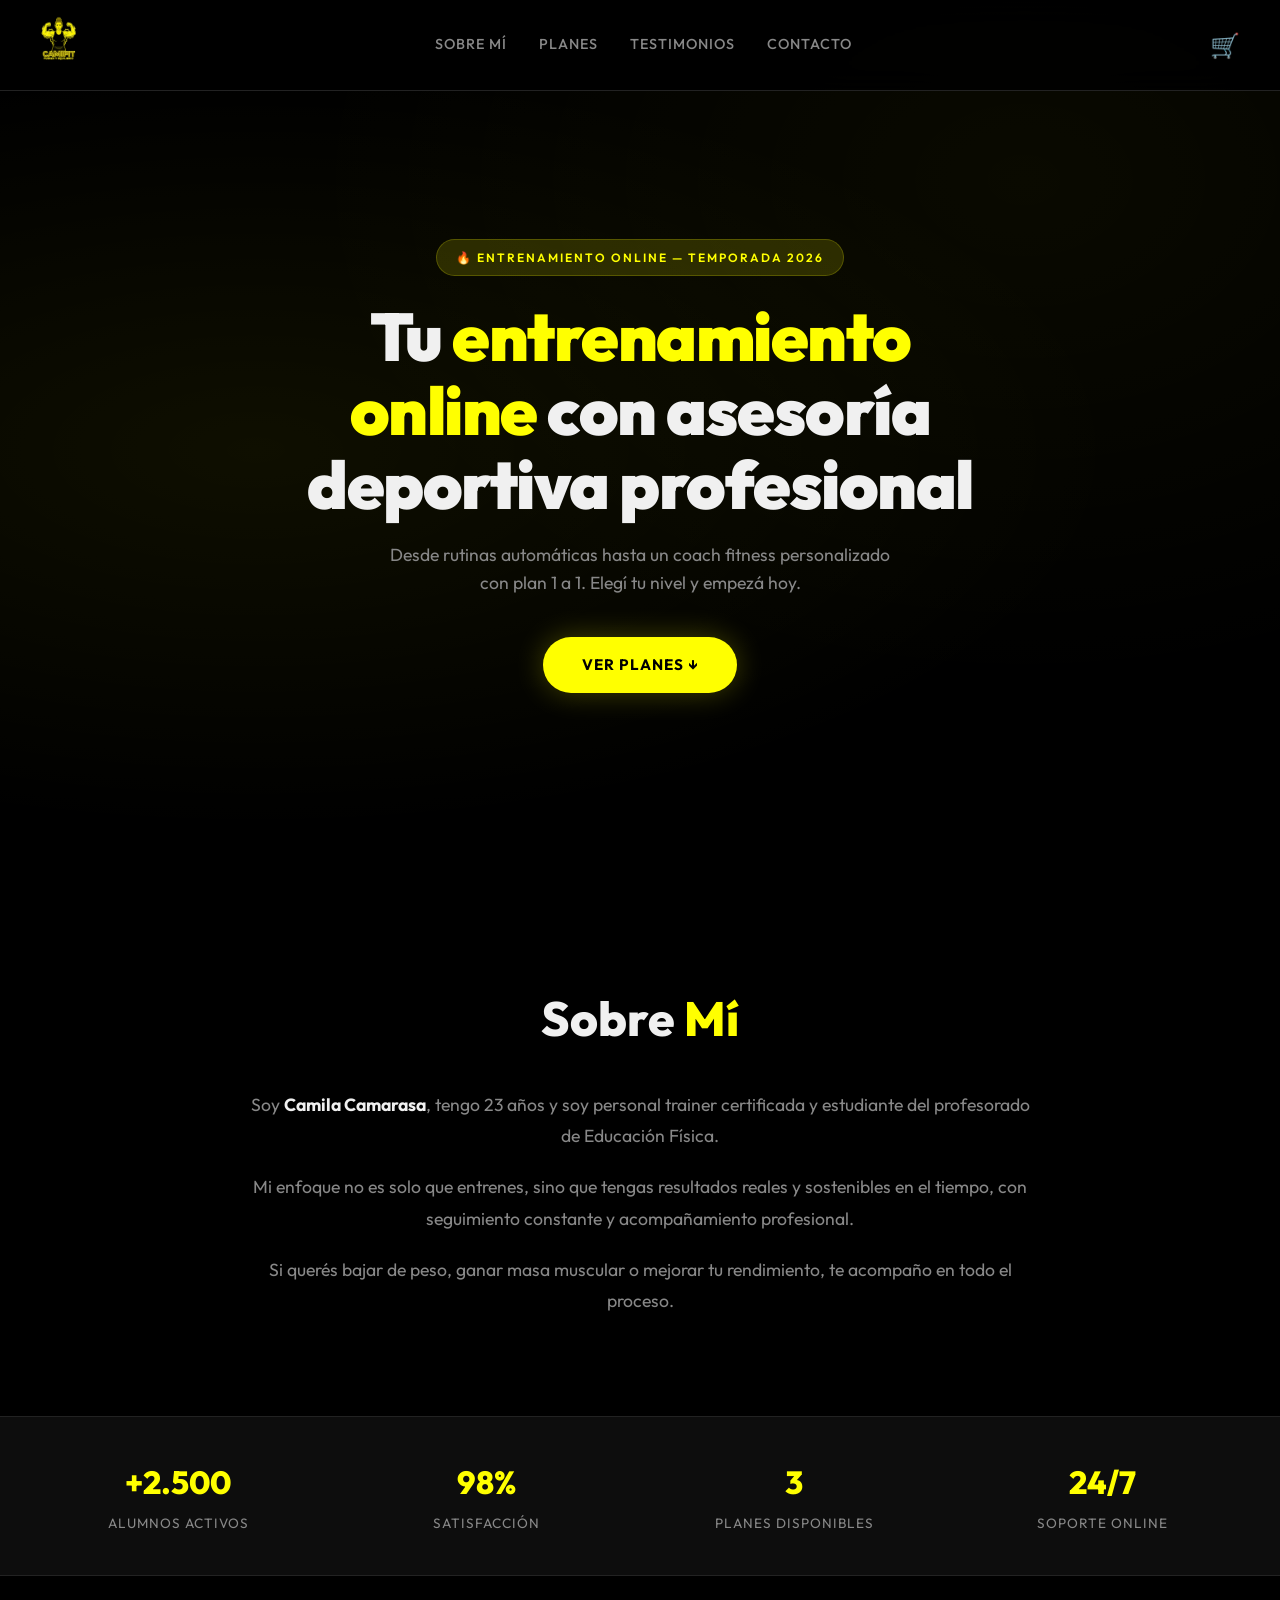
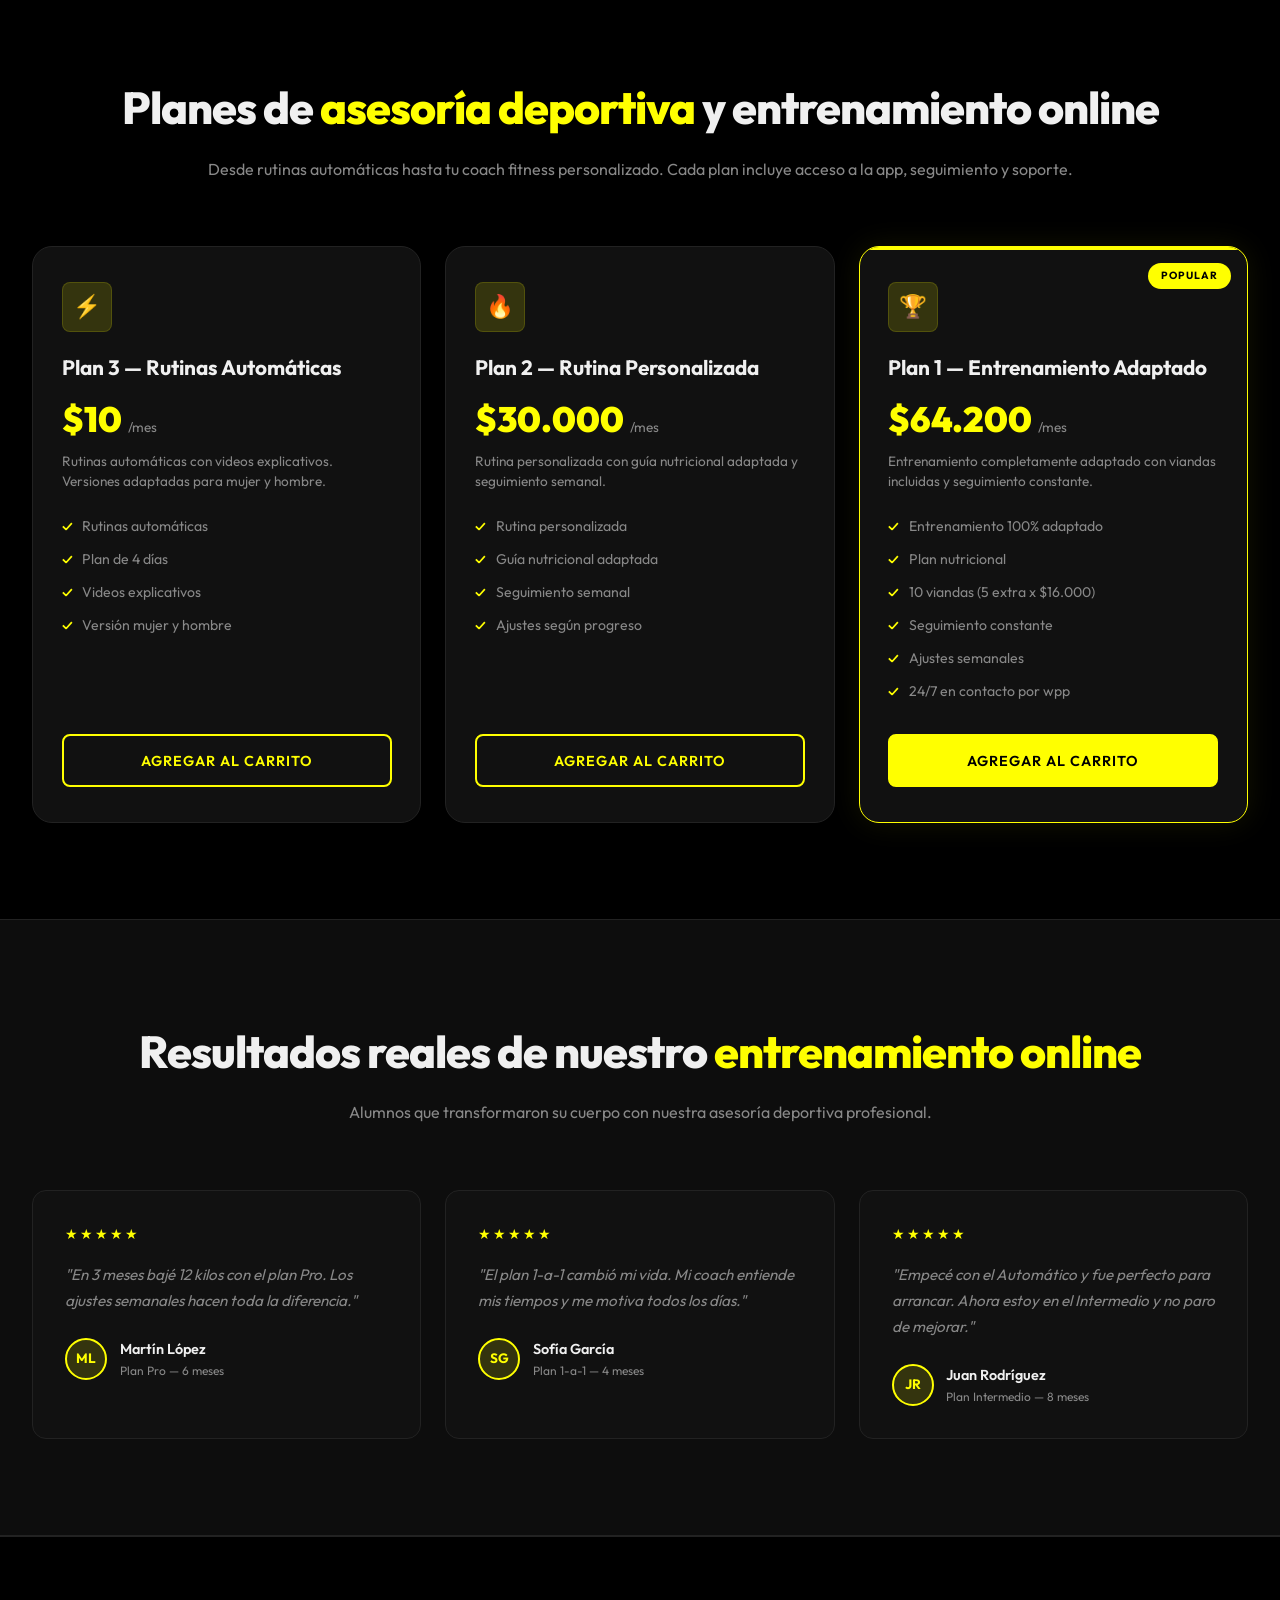
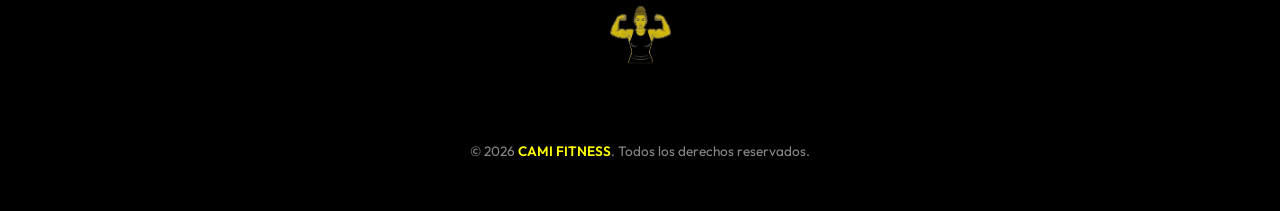
==== index.html @ 9bbbe231 "feat: integracion completa mercado pago y cloudflare" ====
<!DOCTYPE html>
<html lang="es">
<head>
  <meta charset="UTF-8">
  <meta name="viewport" content="width=device-width, initial-scale=1.0">
  <meta name="description" content="Entrenamiento online con asesoría deportiva profesional. Elegí entre rutinas automáticas, planes intermedios, entrenamiento Pro con nutrición, o tu coach fitness personalizado con plan 1 a 1. Transformá tu cuerpo hoy.">
  <meta name="keywords" content="entrenamiento online, asesoría deportiva, rutinas automáticas, coach fitness personalizado, plan 1 a 1, fitness Argentina, planes de entrenamiento">
  <meta name="author" content="CAMI FITNESS">
  <meta name="robots" content="index, follow">
  <!-- Open Graph -->
  <meta property="og:title" content="CAMI FITNESS — Entrenamiento Online y Asesoría Deportiva Personalizada">
  <meta property="og:description" content="Rutinas automáticas, planes con seguimiento y coach fitness personalizado con plan 1 a 1. Elegí tu nivel y empezá hoy.">
  <meta property="og:type" content="website">
  <meta property="og:locale" content="es_AR">
  <title>CAMI FITNESS — Entrenamiento Online | Asesoría Deportiva y Coach Fitness Personalizado</title>
  <link rel="icon" type="image/png" href="img/logo.png">
  <link rel="stylesheet" href="style.css">
  <!-- JSON-LD Structured Data -->
  <script type="application/ld+json">
  {
    "@context": "https://schema.org",
    "@type": "SportsActivityLocation",
    "name": "CAMI FITNESS",
    "description": "Plataforma de entrenamiento online con asesoría deportiva, rutinas automáticas y coach fitness personalizado.",
    "url": "https://camifitness.com",
    "hasOfferCatalog": {
      "@type": "OfferCatalog",
      "name": "Planes de Entrenamiento Online",
      "itemListElement": [
        { "@type": "Offer", "name": "Plan 3 — Rutinas Automáticas", "price": "12000", "priceCurrency": "ARS" },
        { "@type": "Offer", "name": "Plan 2 — Rutina Personalizada", "price": "30000", "priceCurrency": "ARS" },
        { "@type": "Offer", "name": "Plan 1 — Entrenamiento Adaptado", "price": "64200", "priceCurrency": "ARS" }
      ]
    }
  }
  </script>
</head>
<body>

  <!-- ========== NAVBAR ========== -->
  <nav class="navbar" id="navbar">
    <div class="navbar__inner">
      <a href="#" class="navbar__logo">
        <img src="img/Logocompleto.png" alt="Cami Fitness" style="height: 80px; width: auto;">
      </a>
      <div class="navbar__links">
        <a href="#sobre-mi">Sobre Mí</a>
        <a href="#planes">Planes</a>
        <a href="#testimonios">Testimonios</a>
        <a href="#contacto">Contacto</a>
      </div>
      <button class="navbar__cart-btn" id="cart-btn" aria-label="Abrir carrito">
        🛒
        <span class="navbar__cart-count" id="cart-count">0</span>
      </button>
      <button class="navbar__hamburger" id="hamburger-btn" aria-label="Menú">
        <span></span><span></span><span></span>
      </button>
    </div>
  </nav>

  <!-- ========== HERO ========== -->
  <section class="hero" id="hero">
    <div class="hero__content">
      <span class="hero__badge">🔥 Entrenamiento online — Temporada 2026</span>
      <h1 class="hero__title">Tu <span class="highlight">entrenamiento online</span> con asesoría deportiva profesional</h1>
      <p class="hero__subtitle">Desde rutinas automáticas hasta un coach fitness personalizado con plan 1 a 1. Elegí tu nivel y empezá hoy.</p>
      <a href="#planes" class="hero__cta">Ver planes ↓</a>
    </div>
  </section>

  <!-- ========== ABOUT ME ========== -->
  <section class="about" id="sobre-mi">
    <div class="about__inner">
      <div class="about__text animate-on-scroll">
        <h2>Sobre <span class="highlight">Mí</span></h2>
        <p>Soy <strong>Camila Camarasa</strong>, tengo 23 años y soy personal trainer certificada y estudiante del profesorado de Educación Física.</p>
        <p>Mi enfoque no es solo que entrenes, sino que tengas resultados reales y sostenibles en el tiempo, con seguimiento constante y acompañamiento profesional.</p>
        <p>Si querés bajar de peso, ganar masa muscular o mejorar tu rendimiento, te acompaño en todo el proceso.</p>
      </div>
    </div>
  </section>

  <!-- ========== STATS ========== -->
  <section class="stats">
    <div class="stats__inner">
      <div class="stats__item animate-on-scroll">
        <h3>+2.500</h3>
        <p>Alumnos activos</p>
      </div>
      <div class="stats__item animate-on-scroll">
        <h3>98%</h3>
        <p>Satisfacción</p>
      </div>
      <div class="stats__item animate-on-scroll">
        <h3>3</h3>
        <p>Planes disponibles</p>
      </div>
      <div class="stats__item animate-on-scroll">
        <h3>24/7</h3>
        <p>Soporte online</p>
      </div>
    </div>
  </section>

  <!-- ========== PLANES / CATÁLOGO ========== -->
  <section class="plans" id="planes">
    <div class="section-header">
      <h2>Planes de <span class="highlight">asesoría deportiva</span> y entrenamiento online</h2>
      <p>Desde rutinas automáticas hasta tu coach fitness personalizado. Cada plan incluye acceso a la app, seguimiento y soporte.</p>
    </div>

    <div class="plans__grid">

      <!-- Plan 3 -->
      <div class="plan-card animate-on-scroll">
        <div class="plan-card__icon">⚡</div>
        <h3 class="plan-card__name">Plan 3 — Rutinas Automáticas</h3>
        <div class="plan-card__price">$10 <small>/mes</small></div>
        <p class="plan-card__desc">Rutinas automáticas con videos explicativos. Versiones adaptadas para mujer y hombre.</p>
        <ul class="plan-card__features">
          <li>Rutinas automáticas</li>
          <li>Plan de 4 días</li>
          <li>Videos explicativos</li>
          <li>Versión mujer y hombre</li>
        </ul>
        <button class="plan-card__btn" data-plan-id="plan-3">Agregar al carrito</button>
      </div>

      <!-- Plan 2 -->
      <div class="plan-card animate-on-scroll">
        <div class="plan-card__icon">🔥</div>
        <h3 class="plan-card__name">Plan 2 — Rutina Personalizada</h3>
        <div class="plan-card__price">$30.000 <small>/mes</small></div>
        <p class="plan-card__desc">Rutina personalizada con guía nutricional adaptada y seguimiento semanal.</p>
        <ul class="plan-card__features">
          <li>Rutina personalizada</li>
          <li>Guía nutricional adaptada</li>
          <li>Seguimiento semanal</li>
          <li>Ajustes según progreso</li>
        </ul>
        <button class="plan-card__btn" data-plan-id="plan-2">Agregar al carrito</button>
      </div>

      <!-- Plan 1 (Featured) -->
      <div class="plan-card featured animate-on-scroll">
        <span class="plan-card__badge">Popular</span>
        <div class="plan-card__icon">🏆</div>
        <h3 class="plan-card__name">Plan 1 — Entrenamiento Adaptado</h3>
        <div class="plan-card__price">$64.200 <small>/mes</small></div>
        <p class="plan-card__desc">Entrenamiento completamente adaptado con viandas incluidas y seguimiento constante.</p>
        <ul class="plan-card__features">
          <li>Entrenamiento 100% adaptado</li>
          <li>Plan nutricional</li>
          <li>10 viandas (5 extra x $16.000)</li>
          <li>Seguimiento constante</li>
          <li>Ajustes semanales</li>
          <li>24/7 en contacto por wpp</li>
        </ul>
        <button class="plan-card__btn" data-plan-id="plan-1">Agregar al carrito</button>
      </div>

    </div>
  </section>

  <!-- ========== TESTIMONIOS ========== -->
  <section class="testimonials" id="testimonios">
    <div class="section-header">
      <h2>Resultados reales de nuestro <span class="highlight">entrenamiento online</span></h2>
      <p>Alumnos que transformaron su cuerpo con nuestra asesoría deportiva profesional.</p>
    </div>
    <div class="testimonials__grid">
      <div class="testimonial-card animate-on-scroll">
        <div class="testimonial-card__stars">★★★★★</div>
        <p class="testimonial-card__text">"En 3 meses bajé 12 kilos con el plan Pro. Los ajustes semanales hacen toda la diferencia."</p>
        <div class="testimonial-card__author">
          <div class="testimonial-card__avatar">ML</div>
          <div>
            <div class="testimonial-card__name">Martín López</div>
            <div class="testimonial-card__role">Plan Pro — 6 meses</div>
          </div>
        </div>
      </div>
      <div class="testimonial-card animate-on-scroll">
        <div class="testimonial-card__stars">★★★★★</div>
        <p class="testimonial-card__text">"El plan 1-a-1 cambió mi vida. Mi coach entiende mis tiempos y me motiva todos los días."</p>
        <div class="testimonial-card__author">
          <div class="testimonial-card__avatar">SG</div>
          <div>
            <div class="testimonial-card__name">Sofía García</div>
            <div class="testimonial-card__role">Plan 1-a-1 — 4 meses</div>
          </div>
        </div>
      </div>
      <div class="testimonial-card animate-on-scroll">
        <div class="testimonial-card__stars">★★★★★</div>
        <p class="testimonial-card__text">"Empecé con el Automático y fue perfecto para arrancar. Ahora estoy en el Intermedio y no paro de mejorar."</p>
        <div class="testimonial-card__author">
          <div class="testimonial-card__avatar">JR</div>
          <div>
            <div class="testimonial-card__name">Juan Rodríguez</div>
            <div class="testimonial-card__role">Plan Intermedio — 8 meses</div>
          </div>
        </div>
      </div>
    </div>
  </section>

  <!-- ========== FOOTER ========== -->
  <footer class="footer" id="contacto">
    <img src="img/logo.png" alt="Cami Fitness" style="height: 140px; margin: 0 auto 1rem auto; opacity: 0.9;">
    <p>&copy; 2026 <a href="#">CAMI FITNESS</a>. Todos los derechos reservados.</p>
  </footer>

  <!-- ========== CART OVERLAY ========== -->
  <div class="cart-overlay" id="cart-overlay"></div>

  <!-- ========== CART SIDEBAR ========== -->
  <aside class="cart-sidebar" id="cart-sidebar">
    <div class="cart-sidebar__header">
      <h3>🛒 Mi carrito</h3>
      <button class="cart-sidebar__close" id="close-cart-btn" aria-label="Cerrar carrito">✕</button>
    </div>
    <div class="cart-sidebar__items" id="cart-items"></div>
    <div class="cart-sidebar__empty" id="cart-empty">
      <span class="cart-sidebar__empty-icon">🛒</span>
      <p>Tu carrito está vacío</p>
    </div>
    <div class="cart-sidebar__footer">
      <div class="cart-sidebar__total">
        <span>Total</span>
        <span id="cart-total">$0</span>
      </div>
      <button class="cart-sidebar__checkout" id="checkout-btn" disabled>Finalizar compra</button>
      <button class="cart-sidebar__clear" id="clear-cart-btn">Vaciar carrito</button>
    </div>
  </aside>

  <!-- ========== CHECKOUT MODAL ========== -->
  <div class="checkout-modal-overlay" id="checkout-modal">
    <div class="checkout-modal">
      <div class="checkout-modal__icon">🚀</div>
      <h3 class="checkout-modal__title">Finalizar compra</h3>
      <p class="checkout-modal__text">Ingresá tus datos para completar el pago de forma segura con Mercado Pago.</p>

      <form id="checkout-form" class="checkout-form" autocomplete="on">
        <div class="checkout-form__field">
          <label for="checkout-email">Email *</label>
          <input type="email" id="checkout-email" name="email" placeholder="tu@email.com" required autocomplete="email">
        </div>

        <!-- Solo visible si Plan 3 está en el carrito -->
        <div class="checkout-form__field" id="genero-field" style="display:none;">
          <label>Género (para tu rutina) *</label>
          <div class="checkout-form__radios">
            <label class="checkout-form__radio">
              <input type="radio" name="genero" value="hombre">
              <span>🏋️ Hombre</span>
            </label>
            <label class="checkout-form__radio">
              <input type="radio" name="genero" value="mujer">
              <span>💪 Mujer</span>
            </label>
          </div>
        </div>

        <p class="checkout-form__error" id="checkout-error" role="alert"></p>
        <button type="submit" class="checkout-modal__pay-btn" id="pay-btn">Pagar con Mercado Pago</button>
      </form>

      <button class="checkout-modal__close" id="close-checkout-modal">Cerrar</button>
    </div>
  </div>


  <!-- ========== TOAST ========== -->
  <div class="toast" id="toast"></div>

  <script src="script.js"></script>
</body>
</html>
---- style.css ----
/* ============================================
   PLATAFORMA FITNESS - ESTILOS PRINCIPALES
   Dark Mode Deportivo: Negro (#0a0a0a) + Amarillo (#FFFF00)
   ============================================ */

/* ---------- Google Fonts ---------- */
@import url('https://fonts.googleapis.com/css2?family=Outfit:wght@300;400;500;600;700;800;900&display=swap');

/* ---------- CSS Variables (Design Tokens) ---------- */
:root {
  --color-bg: #000000;
  --color-bg-card: #111111;
  --color-bg-card-hover: #1a1a1a;
  --color-surface: #0d0d0d;
  --color-primary: #FFFF00;
  --color-primary-dim: #cccc00;
  --color-primary-glow: rgba(255, 255, 0, 0.15);
  --color-text: #f0f0f0;
  --color-text-muted: #888888;
  --color-border: #222222;
  --color-danger: #ff4444;
  --color-success: #00e676;
  --radius-sm: 8px;
  --radius-md: 14px;
  --radius-lg: 20px;
  --shadow-card: 0 4px 24px rgba(0, 0, 0, 0.5);
  --shadow-glow: 0 0 30px rgba(255, 255, 0, 0.08);
  --transition: 0.3s cubic-bezier(0.4, 0, 0.2, 1);
  --font: 'Outfit', sans-serif;
}

/* ---------- Reset & Base ---------- */
*,
*::before,
*::after {
  margin: 0;
  padding: 0;
  box-sizing: border-box;
}

html {
  scroll-behavior: smooth;
  font-size: 16px;
}

body {
  font-family: var(--font);
  background-color: var(--color-bg);
  color: var(--color-text);
  line-height: 1.6;
  min-height: 100vh;
  overflow-x: hidden;
}

a {
  text-decoration: none;
  color: inherit;
}

ul, ol {
  list-style: none;
}

img {
  max-width: 100%;
  display: block;
}

button {
  font-family: var(--font);
  cursor: pointer;
  border: none;
  outline: none;
}

/* ---------- Scrollbar ---------- */
::-webkit-scrollbar {
  width: 6px;
}

::-webkit-scrollbar-track {
  background: var(--color-bg);
}

::-webkit-scrollbar-thumb {
  background: var(--color-primary-dim);
  border-radius: 10px;
}

/* ---------- Header / Navbar ---------- */
.navbar {
  position: fixed;
  top: 0;
  left: 0;
  width: 100%;
  z-index: 100;
  background: rgba(0, 0, 0, 0.85);
  backdrop-filter: blur(14px);
  -webkit-backdrop-filter: blur(14px);
  border-bottom: 1px solid var(--color-border);
  padding: 0 2rem;
  transition: var(--transition);
}

.navbar__inner {
  max-width: 1280px;
  margin: 0 auto;
  display: flex;
  align-items: center;
  justify-content: space-between;
  height: 90px;
}

.navbar__logo {
  font-size: 1.6rem;
  font-weight: 800;
  letter-spacing: -0.5px;
  color: var(--color-primary);
  display: flex;
  align-items: center;
  gap: 0.5rem;
}

.navbar__logo span {
  color: var(--color-text);
  font-weight: 400;
}

.navbar__links {
  display: flex;
  align-items: center;
  gap: 2rem;
}

.navbar__links a {
  font-size: 0.9rem;
  font-weight: 500;
  text-transform: uppercase;
  letter-spacing: 1px;
  color: var(--color-text-muted);
  position: relative;
  transition: var(--transition);
}

.navbar__links a::after {
  content: '';
  position: absolute;
  bottom: -4px;
  left: 0;
  width: 0;
  height: 2px;
  background: var(--color-primary);
  transition: var(--transition);
}

.navbar__links a:hover {
  color: var(--color-primary);
}

.navbar__links a:hover::after {
  width: 100%;
}

.navbar__cart-btn {
  position: relative;
  background: transparent;
  color: var(--color-text);
  font-size: 1.5rem;
  padding: 0.5rem;
  transition: var(--transition);
}

.navbar__cart-btn:hover {
  color: var(--color-primary);
  transform: scale(1.1);
}

.navbar__cart-count {
  position: absolute;
  top: -2px;
  right: -6px;
  background: var(--color-primary);
  color: var(--color-bg);
  font-size: 0.65rem;
  font-weight: 700;
  width: 18px;
  height: 18px;
  border-radius: 50%;
  display: flex;
  align-items: center;
  justify-content: center;
  transition: var(--transition);
  transform: scale(0);
}

.navbar__cart-count.active {
  transform: scale(1);
}

/* Hamburger (Mobile) */
.navbar__hamburger {
  display: none;
  flex-direction: column;
  gap: 5px;
  background: transparent;
  padding: 0.5rem;
}

.navbar__hamburger span {
  width: 24px;
  height: 2px;
  background: var(--color-text);
  transition: var(--transition);
}

/* ---------- Hero Section ---------- */
.hero {
  min-height: 100vh;
  display: flex;
  align-items: center;
  justify-content: center;
  text-align: center;
  padding: 6rem 2rem 4rem;
  position: relative;
  overflow: hidden;
}

.hero::before {
  content: '';
  position: absolute;
  top: 0;
  left: 0;
  width: 100%;
  height: 100%;
  background:
    radial-gradient(ellipse at 20% 50%, rgba(255, 255, 0, 0.06) 0%, transparent 60%),
    radial-gradient(ellipse at 80% 20%, rgba(255, 255, 0, 0.04) 0%, transparent 50%);
  pointer-events: none;
}

.hero__content {
  position: relative;
  z-index: 1;
  max-width: 700px;
}

.hero__badge {
  display: inline-block;
  background: var(--color-primary-glow);
  border: 1px solid rgba(255, 255, 0, 0.2);
  color: var(--color-primary);
  font-size: 0.75rem;
  font-weight: 600;
  letter-spacing: 2px;
  text-transform: uppercase;
  padding: 0.5rem 1.2rem;
  border-radius: 50px;
  margin-bottom: 1.5rem;
  animation: fadeInDown 0.8s ease;
}

.hero__title {
  font-size: clamp(2.4rem, 6vw, 4.2rem);
  font-weight: 900;
  line-height: 1.1;
  letter-spacing: -1.5px;
  margin-bottom: 1.2rem;
  animation: fadeInUp 0.8s ease;
}

.hero__title .highlight {
  color: var(--color-primary);
  position: relative;
}

.hero__subtitle {
  font-size: 1.1rem;
  color: var(--color-text-muted);
  max-width: 500px;
  margin: 0 auto 2.5rem;
  animation: fadeInUp 1s ease;
}

.hero__cta {
  display: inline-flex;
  align-items: center;
  gap: 0.6rem;
  background: var(--color-primary);
  color: var(--color-bg);
  font-weight: 700;
  font-size: 0.95rem;
  padding: 1rem 2.4rem;
  border-radius: 50px;
  text-transform: uppercase;
  letter-spacing: 1px;
  transition: var(--transition);
  animation: fadeInUp 1.2s ease;
  box-shadow: 0 0 30px rgba(255, 255, 0, 0.25);
}

.hero__cta:hover {
  transform: translateY(-3px);
  box-shadow: 0 0 50px rgba(255, 255, 0, 0.4);
}

/* ---------- About Me ---------- */
.about {
  padding: 5rem 2rem;
  background: var(--color-bg);
}

.about__inner {
  max-width: 800px;
  margin: 0 auto;
  text-align: center;
}

.about__text h2 {
  font-size: clamp(2rem, 5vw, 3rem);
  font-weight: 800;
  margin-bottom: 2rem;
}

.about__text h2 .highlight {
  color: var(--color-primary);
}

.about__text p {
  font-size: 1.1rem;
  color: var(--color-text-muted);
  margin-bottom: 1.2rem;
  line-height: 1.8;
}

.about__text strong {
  color: var(--color-text);
  font-weight: 700;
}

/* ---------- Stats Bar ---------- */
.stats {
  background: var(--color-surface);
  border-top: 1px solid var(--color-border);
  border-bottom: 1px solid var(--color-border);
  padding: 2.5rem 2rem;
}

.stats__inner {
  max-width: 1280px;
  margin: 0 auto;
  display: grid;
  grid-template-columns: repeat(4, 1fr);
  gap: 1rem;
  text-align: center;
}

.stats__item h3 {
  font-size: 2rem;
  font-weight: 800;
  color: var(--color-primary);
}

.stats__item p {
  font-size: 0.85rem;
  color: var(--color-text-muted);
  text-transform: uppercase;
  letter-spacing: 1px;
  margin-top: 0.3rem;
}

/* ---------- Plans / Catálogo ---------- */
.plans {
  padding: 6rem 2rem;
  max-width: 1280px;
  margin: 0 auto;
}

.section-header {
  text-align: center;
  margin-bottom: 4rem;
}

.section-header h2 {
  font-size: clamp(1.8rem, 4vw, 2.8rem);
  font-weight: 800;
  letter-spacing: -1px;
}

.section-header h2 .highlight {
  color: var(--color-primary);
}

.section-header p {
  color: var(--color-text-muted);
  margin-top: 0.8rem;
  font-size: 1rem;
}

.plans__grid {
  display: grid;
  grid-template-columns: repeat(auto-fit, minmax(275px, 1fr));
  gap: 1.5rem;
}

/* ---------- Plan Card ---------- */
.plan-card {
  background: var(--color-bg-card);
  border: 1px solid var(--color-border);
  border-radius: var(--radius-lg);
  padding: 2.2rem 1.8rem;
  display: flex;
  flex-direction: column;
  transition: var(--transition);
  position: relative;
  overflow: hidden;
}

.plan-card::before {
  content: '';
  position: absolute;
  top: 0;
  left: 0;
  width: 100%;
  height: 3px;
  background: var(--color-primary);
  transform: scaleX(0);
  transition: var(--transition);
}

.plan-card:hover {
  border-color: rgba(255, 255, 0, 0.2);
  transform: translateY(-6px);
  box-shadow: var(--shadow-glow);
  background: var(--color-bg-card-hover);
}

.plan-card:hover::before {
  transform: scaleX(1);
}

.plan-card.featured {
  border-color: var(--color-primary);
  box-shadow: var(--shadow-glow);
}

.plan-card.featured::before {
  transform: scaleX(1);
}

.plan-card__badge {
  position: absolute;
  top: 1rem;
  right: 1rem;
  background: var(--color-primary);
  color: var(--color-bg);
  font-size: 0.65rem;
  font-weight: 700;
  text-transform: uppercase;
  letter-spacing: 1px;
  padding: 0.3rem 0.8rem;
  border-radius: 50px;
}

.plan-card__icon {
  width: 50px;
  height: 50px;
  background: var(--color-primary-glow);
  border: 1px solid rgba(255, 255, 0, 0.15);
  border-radius: var(--radius-sm);
  display: flex;
  align-items: center;
  justify-content: center;
  font-size: 1.4rem;
  margin-bottom: 1.2rem;
}

.plan-card__name {
  font-size: 1.3rem;
  font-weight: 700;
  margin-bottom: 0.4rem;
}

.plan-card__price {
  font-size: 2.2rem;
  font-weight: 900;
  color: var(--color-primary);
  margin-bottom: 0.2rem;
}

.plan-card__price small {
  font-size: 0.85rem;
  font-weight: 400;
  color: var(--color-text-muted);
}

.plan-card__desc {
  font-size: 0.85rem;
  color: var(--color-text-muted);
  margin-bottom: 1.5rem;
  line-height: 1.5;
}

.plan-card__features {
  flex: 1;
  display: flex;
  flex-direction: column;
  gap: 0.65rem;
  margin-bottom: 2rem;
}

.plan-card__features li {
  display: flex;
  align-items: center;
  gap: 0.6rem;
  font-size: 0.88rem;
  color: var(--color-text-muted);
}

.plan-card__features li::before {
  content: '✓';
  color: var(--color-primary);
  font-weight: 700;
  font-size: 0.8rem;
  flex-shrink: 0;
}

.plan-card__btn {
  width: 100%;
  padding: 0.95rem;
  border-radius: var(--radius-sm);
  font-weight: 600;
  font-size: 0.9rem;
  text-transform: uppercase;
  letter-spacing: 1px;
  transition: var(--transition);
  background: transparent;
  color: var(--color-primary);
  border: 2px solid var(--color-primary);
}

.plan-card__btn:hover {
  background: var(--color-primary);
  color: var(--color-bg);
  box-shadow: 0 0 25px rgba(255, 255, 0, 0.3);
}

.plan-card.featured .plan-card__btn {
  background: var(--color-primary);
  color: var(--color-bg);
}

.plan-card.featured .plan-card__btn:hover {
  background: transparent;
  color: var(--color-primary);
}

/* Animación del botón al agregar */
.plan-card__btn.added {
  background: var(--color-success) !important;
  border-color: var(--color-success) !important;
  color: #fff !important;
  pointer-events: none;
}

/* ---------- Testimonials ---------- */
.testimonials {
  background: var(--color-surface);
  border-top: 1px solid var(--color-border);
  border-bottom: 1px solid var(--color-border);
  padding: 6rem 2rem;
}

.testimonials__grid {
  max-width: 1280px;
  margin: 0 auto;
  display: grid;
  grid-template-columns: repeat(auto-fit, minmax(300px, 1fr));
  gap: 1.5rem;
  margin-top: 4rem;
}

.testimonial-card {
  background: var(--color-bg-card);
  border: 1px solid var(--color-border);
  border-radius: var(--radius-md);
  padding: 2rem;
  transition: var(--transition);
}

.testimonial-card:hover {
  border-color: rgba(255, 255, 0, 0.15);
}

.testimonial-card__stars {
  color: var(--color-primary);
  font-size: 0.9rem;
  margin-bottom: 1rem;
  letter-spacing: 2px;
}

.testimonial-card__text {
  font-size: 0.95rem;
  color: var(--color-text-muted);
  margin-bottom: 1.5rem;
  line-height: 1.7;
  font-style: italic;
}

.testimonial-card__author {
  display: flex;
  align-items: center;
  gap: 0.8rem;
}

.testimonial-card__avatar {
  width: 42px;
  height: 42px;
  border-radius: 50%;
  background: var(--color-primary-glow);
  border: 2px solid var(--color-primary);
  display: flex;
  align-items: center;
  justify-content: center;
  font-weight: 700;
  font-size: 0.85rem;
  color: var(--color-primary);
}

.testimonial-card__name {
  font-weight: 600;
  font-size: 0.9rem;
}

.testimonial-card__role {
  font-size: 0.75rem;
  color: var(--color-text-muted);
}

/* ---------- Footer ---------- */
.footer {
  padding: 3rem 2rem;
  text-align: center;
  border-top: 1px solid var(--color-border);
}

.footer p {
  color: var(--color-text-muted);
  font-size: 0.85rem;
}

.footer a {
  color: var(--color-primary);
  font-weight: 600;
}

/* ---------- Cart Sidebar (Overlay) ---------- */
.cart-overlay {
  position: fixed;
  inset: 0;
  background: rgba(0, 0, 0, 0.6);
  backdrop-filter: blur(6px);
  -webkit-backdrop-filter: blur(6px);
  z-index: 999;
  opacity: 0;
  visibility: hidden;
  transition: var(--transition);
}

.cart-overlay.open {
  opacity: 1;
  visibility: visible;
}

.cart-sidebar {
  position: fixed;
  top: 0;
  right: 0;
  width: 420px;
  max-width: 90vw;
  height: 100vh;
  background: var(--color-surface);
  border-left: 1px solid var(--color-border);
  z-index: 1000;
  display: flex;
  flex-direction: column;
  transform: translateX(100%);
  transition: transform 0.4s cubic-bezier(0.4, 0, 0.2, 1);
}

.cart-sidebar.open {
  transform: translateX(0);
}

.cart-sidebar__header {
  display: flex;
  align-items: center;
  justify-content: space-between;
  padding: 1.5rem 1.8rem;
  border-bottom: 1px solid var(--color-border);
}

.cart-sidebar__header h3 {
  font-size: 1.2rem;
  font-weight: 700;
  display: flex;
  align-items: center;
  gap: 0.5rem;
}

.cart-sidebar__close {
  background: transparent;
  color: var(--color-text-muted);
  font-size: 1.5rem;
  padding: 0.3rem;
  transition: var(--transition);
}

.cart-sidebar__close:hover {
  color: var(--color-danger);
  transform: rotate(90deg);
}

/* Cart Items List */
.cart-sidebar__items {
  flex: 1;
  overflow-y: auto;
  padding: 1rem 1.8rem;
}

.cart-sidebar__empty {
  display: flex;
  flex-direction: column;
  align-items: center;
  justify-content: center;
  height: 100%;
  text-align: center;
  color: var(--color-text-muted);
  gap: 0.8rem;
}

.cart-sidebar__empty-icon {
  font-size: 3rem;
  opacity: 0.4;
}

.cart-sidebar__empty p {
  font-size: 0.95rem;
}

/* Individual Cart Item */
.cart-item {
  display: flex;
  align-items: center;
  gap: 1rem;
  padding: 1rem 0;
  border-bottom: 1px solid var(--color-border);
  animation: slideInRight 0.3s ease;
}

.cart-item__icon {
  width: 44px;
  height: 44px;
  background: var(--color-primary-glow);
  border: 1px solid rgba(255, 255, 0, 0.15);
  border-radius: var(--radius-sm);
  display: flex;
  align-items: center;
  justify-content: center;
  font-size: 1.2rem;
  flex-shrink: 0;
}

.cart-item__info {
  flex: 1;
  min-width: 0;
}

.cart-item__name {
  font-weight: 600;
  font-size: 0.9rem;
  white-space: nowrap;
  overflow: hidden;
  text-overflow: ellipsis;
}

.cart-item__price {
  font-size: 0.85rem;
  color: var(--color-primary);
  font-weight: 600;
}

/* Quantity Controls */
.cart-item__qty {
  display: flex;
  align-items: center;
  gap: 0.5rem;
}

.cart-item__qty button {
  width: 28px;
  height: 28px;
  border-radius: 6px;
  background: var(--color-bg-card);
  border: 1px solid var(--color-border);
  color: var(--color-text);
  font-size: 0.85rem;
  font-weight: 600;
  display: flex;
  align-items: center;
  justify-content: center;
  transition: var(--transition);
}

.cart-item__qty button:hover {
  border-color: var(--color-primary);
  color: var(--color-primary);
}

.cart-item__qty span {
  font-size: 0.9rem;
  font-weight: 600;
  min-width: 20px;
  text-align: center;
}

.cart-item__remove {
  background: transparent;
  color: var(--color-text-muted);
  font-size: 1.1rem;
  padding: 0.3rem;
  transition: var(--transition);
  flex-shrink: 0;
}

.cart-item__remove:hover {
  color: var(--color-danger);
  transform: scale(1.2);
}

/* Cart Footer (Total + Checkout) */
.cart-sidebar__footer {
  padding: 1.5rem 1.8rem;
  border-top: 1px solid var(--color-border);
  background: var(--color-bg);
}

.cart-sidebar__total {
  display: flex;
  justify-content: space-between;
  align-items: center;
  margin-bottom: 1.2rem;
}

.cart-sidebar__total span:first-child {
  font-size: 0.9rem;
  text-transform: uppercase;
  letter-spacing: 1px;
  color: var(--color-text-muted);
}

.cart-sidebar__total span:last-child {
  font-size: 1.4rem;
  font-weight: 800;
  color: var(--color-primary);
}

.cart-sidebar__checkout {
  width: 100%;
  padding: 1rem;
  background: var(--color-primary);
  color: var(--color-bg);
  font-weight: 700;
  font-size: 0.95rem;
  text-transform: uppercase;
  letter-spacing: 1px;
  border-radius: var(--radius-sm);
  transition: var(--transition);
}

.cart-sidebar__checkout:hover {
  box-shadow: 0 0 35px rgba(255, 255, 0, 0.4);
  transform: translateY(-2px);
}

.cart-sidebar__checkout:disabled {
  opacity: 0.4;
  cursor: not-allowed;
  transform: none;
  box-shadow: none;
}

.cart-sidebar__clear {
  width: 100%;
  padding: 0.7rem;
  margin-top: 0.6rem;
  background: transparent;
  color: var(--color-text-muted);
  font-size: 0.8rem;
  font-weight: 500;
  text-transform: uppercase;
  letter-spacing: 1px;
  border-radius: var(--radius-sm);
  transition: var(--transition);
}

.cart-sidebar__clear:hover {
  color: var(--color-danger);
}

/* ---------- Checkout Modal ---------- */
.checkout-modal-overlay {
  position: fixed;
  inset: 0;
  background: rgba(0, 0, 0, 0.75);
  backdrop-filter: blur(10px);
  -webkit-backdrop-filter: blur(10px);
  z-index: 2000;
  display: flex;
  align-items: center;
  justify-content: center;
  opacity: 0;
  visibility: hidden;
  transition: var(--transition);
}

.checkout-modal-overlay.open {
  opacity: 1;
  visibility: visible;
}

.checkout-modal {
  background: var(--color-bg-card);
  border: 1px solid var(--color-border);
  border-radius: var(--radius-lg);
  padding: 3rem 2.5rem;
  max-width: 480px;
  width: 90%;
  text-align: center;
  transform: scale(0.9);
  transition: transform 0.4s cubic-bezier(0.4, 0, 0.2, 1);
}

.checkout-modal-overlay.open .checkout-modal {
  transform: scale(1);
}

.checkout-modal__icon {
  font-size: 3.5rem;
  margin-bottom: 1rem;
  animation: pulse 1.5s infinite;
}

.checkout-modal__title {
  font-size: 1.5rem;
  font-weight: 800;
  margin-bottom: 0.6rem;
}

.checkout-modal__text {
  color: var(--color-text-muted);
  font-size: 0.9rem;
  line-height: 1.7;
  margin-bottom: 1.5rem;
}

.checkout-form {
  text-align: left;
  margin-bottom: 1.2rem;
}

.checkout-form__field {
  margin-bottom: 1.2rem;
}

.checkout-form__field label {
  display: block;
  font-size: 0.85rem;
  font-weight: 600;
  color: var(--color-text-muted);
  margin-bottom: 0.4rem;
  text-transform: uppercase;
  letter-spacing: 0.5px;
}

.checkout-form__field input[type="email"] {
  width: 100%;
  padding: 0.9rem 1rem;
  background: var(--color-bg);
  border: 1px solid var(--color-border);
  border-radius: var(--radius-sm);
  color: var(--color-text);
  font-family: var(--font);
  font-size: 0.95rem;
  transition: var(--transition);
}

.checkout-form__field input[type="email"]:focus {
  outline: none;
  border-color: var(--color-primary);
  box-shadow: 0 0 12px rgba(255, 255, 0, 0.15);
}

.checkout-form__radios {
  display: grid;
  grid-template-columns: 1fr 1fr;
  gap: 0.8rem;
}

.checkout-form__radio {
  display: flex;
  align-items: center;
  gap: 0.5rem;
  padding: 0.8rem 1rem;
  background: var(--color-bg);
  border: 1px solid var(--color-border);
  border-radius: var(--radius-sm);
  cursor: pointer;
  transition: var(--transition);
  font-size: 0.9rem;
}

.checkout-form__radio:hover {
  border-color: rgba(255, 255, 0, 0.3);
}

.checkout-form__radio input[type="radio"] {
  accent-color: var(--color-primary);
  width: 16px;
  height: 16px;
}

.checkout-form__radio input[type="radio"]:checked + span {
  color: var(--color-primary);
  font-weight: 600;
}

.checkout-form__error {
  color: #ff4d4d;
  font-size: 0.85rem;
  min-height: 1.2rem;
  margin-bottom: 0.5rem;
  text-align: center;
}

.checkout-modal__pay-btn {
  width: 100%;
  padding: 1rem;
  background: var(--color-primary);
  color: var(--color-bg);
  font-family: var(--font);
  font-weight: 700;
  font-size: 0.95rem;
  text-transform: uppercase;
  letter-spacing: 1px;
  border: none;
  border-radius: var(--radius-sm);
  cursor: pointer;
  transition: var(--transition);
  box-shadow: 0 0 30px rgba(255, 255, 0, 0.2);
}

.checkout-modal__pay-btn:hover {
  box-shadow: 0 0 45px rgba(255, 255, 0, 0.4);
  transform: translateY(-2px);
}

.checkout-modal__pay-btn:disabled {
  opacity: 0.5;
  cursor: wait;
  transform: none;
  box-shadow: none;
}

.checkout-modal__close {
  padding: 0.6rem 2rem;
  margin-top: 0.8rem;
  background: transparent;
  color: var(--color-text-muted);
  font-weight: 500;
  font-size: 0.85rem;
  border: 1px solid var(--color-border);
  border-radius: var(--radius-sm);
  text-transform: uppercase;
  letter-spacing: 1px;
  cursor: pointer;
  transition: var(--transition);
}

.checkout-modal__close:hover {
  border-color: var(--color-text-muted);
  color: var(--color-text);
}

/* ---------- Toast Notification ---------- */
.toast {
  position: fixed;
  bottom: 2rem;
  left: 50%;
  transform: translateX(-50%) translateY(100px);
  background: var(--color-bg-card);
  border: 1px solid var(--color-primary);
  color: var(--color-text);
  padding: 0.9rem 1.6rem;
  border-radius: var(--radius-sm);
  font-size: 0.88rem;
  font-weight: 500;
  z-index: 3000;
  opacity: 0;
  transition: all 0.4s cubic-bezier(0.4, 0, 0.2, 1);
  box-shadow: 0 0 25px rgba(255, 255, 0, 0.15);
  display: flex;
  align-items: center;
  gap: 0.5rem;
}

.toast.show {
  opacity: 1;
  transform: translateX(-50%) translateY(0);
}

/* ---------- Keyframes ---------- */
@keyframes fadeInUp {
  from {
    opacity: 0;
    transform: translateY(30px);
  }
  to {
    opacity: 1;
    transform: translateY(0);
  }
}

@keyframes fadeInDown {
  from {
    opacity: 0;
    transform: translateY(-20px);
  }
  to {
    opacity: 1;
    transform: translateY(0);
  }
}

@keyframes slideInRight {
  from {
    opacity: 0;
    transform: translateX(30px);
  }
  to {
    opacity: 1;
    transform: translateX(0);
  }
}

@keyframes pulse {
  0%, 100% { transform: scale(1); }
  50% { transform: scale(1.1); }
}

/* ---------- Scroll Animations ---------- */
.animate-on-scroll {
  opacity: 0;
  transform: translateY(30px);
  transition: opacity 0.6s ease, transform 0.6s ease;
}

.animate-on-scroll.visible {
  opacity: 1;
  transform: translateY(0);
}

/* ---------- Responsive ---------- */
@media (max-width: 768px) {
  .navbar__links {
    display: none;
  }

  .navbar__hamburger {
    display: flex;
  }

  .stats__inner {
    grid-template-columns: repeat(2, 1fr);
    gap: 1.5rem;
  }

  .plans__grid {
    grid-template-columns: 1fr;
    max-width: 400px;
    margin: 0 auto;
  }

  .testimonials__grid {
    grid-template-columns: 1fr;
    max-width: 450px;
    margin-left: auto;
    margin-right: auto;
  }

  .hero__title {
    font-size: 2.2rem;
  }
}

@media (max-width: 480px) {
  .stats__inner {
    grid-template-columns: 1fr 1fr;
  }

  .cart-sidebar {
    width: 100vw;
  }
}

/* ============================================
   LANDING PAGE — Instagram Ads (Plan 1-a-1)
   Mobile-First · Dark Mode · Sin navbar
   ============================================ */

/* ---------- Landing Hero ---------- */
.landing-hero {
  min-height: 100vh;
  display: flex;
  align-items: center;
  justify-content: center;
  text-align: center;
  padding: 3rem 1.5rem;
  position: relative;
  overflow: hidden;
}

.landing-hero::before {
  content: '';
  position: absolute;
  inset: 0;
  background:
    radial-gradient(circle at 50% 30%, rgba(255, 255, 0, 0.1) 0%, transparent 50%),
    radial-gradient(circle at 30% 80%, rgba(255, 255, 0, 0.05) 0%, transparent 40%);
  pointer-events: none;
}

.landing-hero__content {
  position: relative;
  z-index: 1;
  max-width: 600px;
}

.landing-hero__title {
  font-size: clamp(2rem, 7vw, 3.4rem);
  font-weight: 900;
  line-height: 1.1;
  letter-spacing: -1px;
  margin-bottom: 1.2rem;
  animation: fadeInUp 0.8s ease;
}

.landing-hero__subtitle {
  font-size: 1rem;
  color: var(--color-text-muted);
  line-height: 1.7;
  margin-bottom: 2.5rem;
  animation: fadeInUp 1s ease;
}

/* ---------- Trust / Social Proof ---------- */
.landing-trust {
  background: var(--color-surface);
  border-top: 1px solid var(--color-border);
  border-bottom: 1px solid var(--color-border);
  padding: 2rem 1.5rem;
}

.landing-trust__inner {
  max-width: 600px;
  margin: 0 auto;
  display: grid;
  grid-template-columns: repeat(3, 1fr);
  gap: 1rem;
  text-align: center;
}

.landing-trust__number {
  display: block;
  font-size: 1.8rem;
  font-weight: 800;
  color: var(--color-primary);
}

.landing-trust__label {
  font-size: 0.75rem;
  color: var(--color-text-muted);
  text-transform: uppercase;
  letter-spacing: 1px;
}

/* ---------- Benefits ---------- */
.landing-benefits {
  padding: 4rem 1.5rem;
  max-width: 700px;
  margin: 0 auto;
}

.landing-benefits__title {
  text-align: center;
  font-size: clamp(1.5rem, 4vw, 2.2rem);
  font-weight: 800;
  letter-spacing: -0.5px;
  margin-bottom: 2.5rem;
}

.landing-benefits__grid {
  display: grid;
  grid-template-columns: 1fr;
  gap: 1.2rem;
}

.landing-benefit {
  background: var(--color-bg-card);
  border: 1px solid var(--color-border);
  border-radius: var(--radius-md);
  padding: 1.5rem;
  transition: var(--transition);
}

.landing-benefit:hover {
  border-color: rgba(255, 255, 0, 0.2);
  transform: translateY(-3px);
  box-shadow: var(--shadow-glow);
}

.landing-benefit__icon {
  font-size: 1.6rem;
  margin-bottom: 0.6rem;
}

.landing-benefit h3 {
  font-size: 1rem;
  font-weight: 700;
  margin-bottom: 0.3rem;
}

.landing-benefit p {
  font-size: 0.85rem;
  color: var(--color-text-muted);
  line-height: 1.5;
}

/* ---------- Featured Testimonial ---------- */
.landing-testimonial {
  padding: 3rem 1.5rem;
  max-width: 600px;
  margin: 0 auto;
}

.landing-testimonial__card {
  background: var(--color-bg-card);
  border: 1px solid var(--color-primary);
  border-radius: var(--radius-lg);
  padding: 2rem;
  box-shadow: var(--shadow-glow);
}

.landing-testimonial__card blockquote {
  font-size: 1rem;
  color: var(--color-text-muted);
  line-height: 1.7;
  font-style: italic;
  margin-bottom: 1.5rem;
}

/* ---------- CTA / Purchase Section ---------- */
.landing-cta {
  padding: 4rem 1.5rem 3rem;
  max-width: 500px;
  margin: 0 auto;
  text-align: center;
}

.landing-cta__card {
  background: var(--color-bg-card);
  border: 2px solid var(--color-primary);
  border-radius: var(--radius-lg);
  padding: 2.5rem 2rem;
  box-shadow: 0 0 50px rgba(255, 255, 0, 0.1);
}

.landing-cta__title {
  font-size: 1.3rem;
  font-weight: 800;
  margin-bottom: 0.5rem;
}

.landing-cta__price {
  font-size: 2.8rem;
  font-weight: 900;
  color: var(--color-primary);
  margin-bottom: 0.5rem;
}

.landing-cta__price small {
  font-size: 1rem;
  font-weight: 400;
  color: var(--color-text-muted);
}

.landing-cta__desc {
  font-size: 0.9rem;
  color: var(--color-text-muted);
  margin-bottom: 2rem;
  line-height: 1.6;
}

.landing-cta__btn {
  display: block;
  width: 100%;
  padding: 1.1rem;
  background: var(--color-primary);
  color: var(--color-bg);
  font-family: var(--font);
  font-weight: 800;
  font-size: 1.1rem;
  text-transform: uppercase;
  letter-spacing: 1px;
  border: none;
  border-radius: var(--radius-sm);
  cursor: pointer;
  transition: var(--transition);
  box-shadow: 0 0 30px rgba(255, 255, 0, 0.25);
}

.landing-cta__btn:hover {
  transform: translateY(-3px);
  box-shadow: 0 0 50px rgba(255, 255, 0, 0.45);
}

.landing-cta__btn:active {
  transform: scale(0.98);
}

.landing-cta__guarantee {
  margin-top: 1rem;
  font-size: 0.78rem;
  color: var(--color-text-muted);
}

/* ---------- Landing Responsive (Tablet+) ---------- */
@media (min-width: 600px) {
  .landing-benefits__grid {
    grid-template-columns: 1fr 1fr;
  }
}

@media (min-width: 768px) {
  .landing-hero {
    padding: 5rem 2rem;
  }

  .landing-benefits {
    padding: 5rem 2rem;
  }

  .landing-benefits__grid {
    grid-template-columns: repeat(3, 1fr);
  }
}
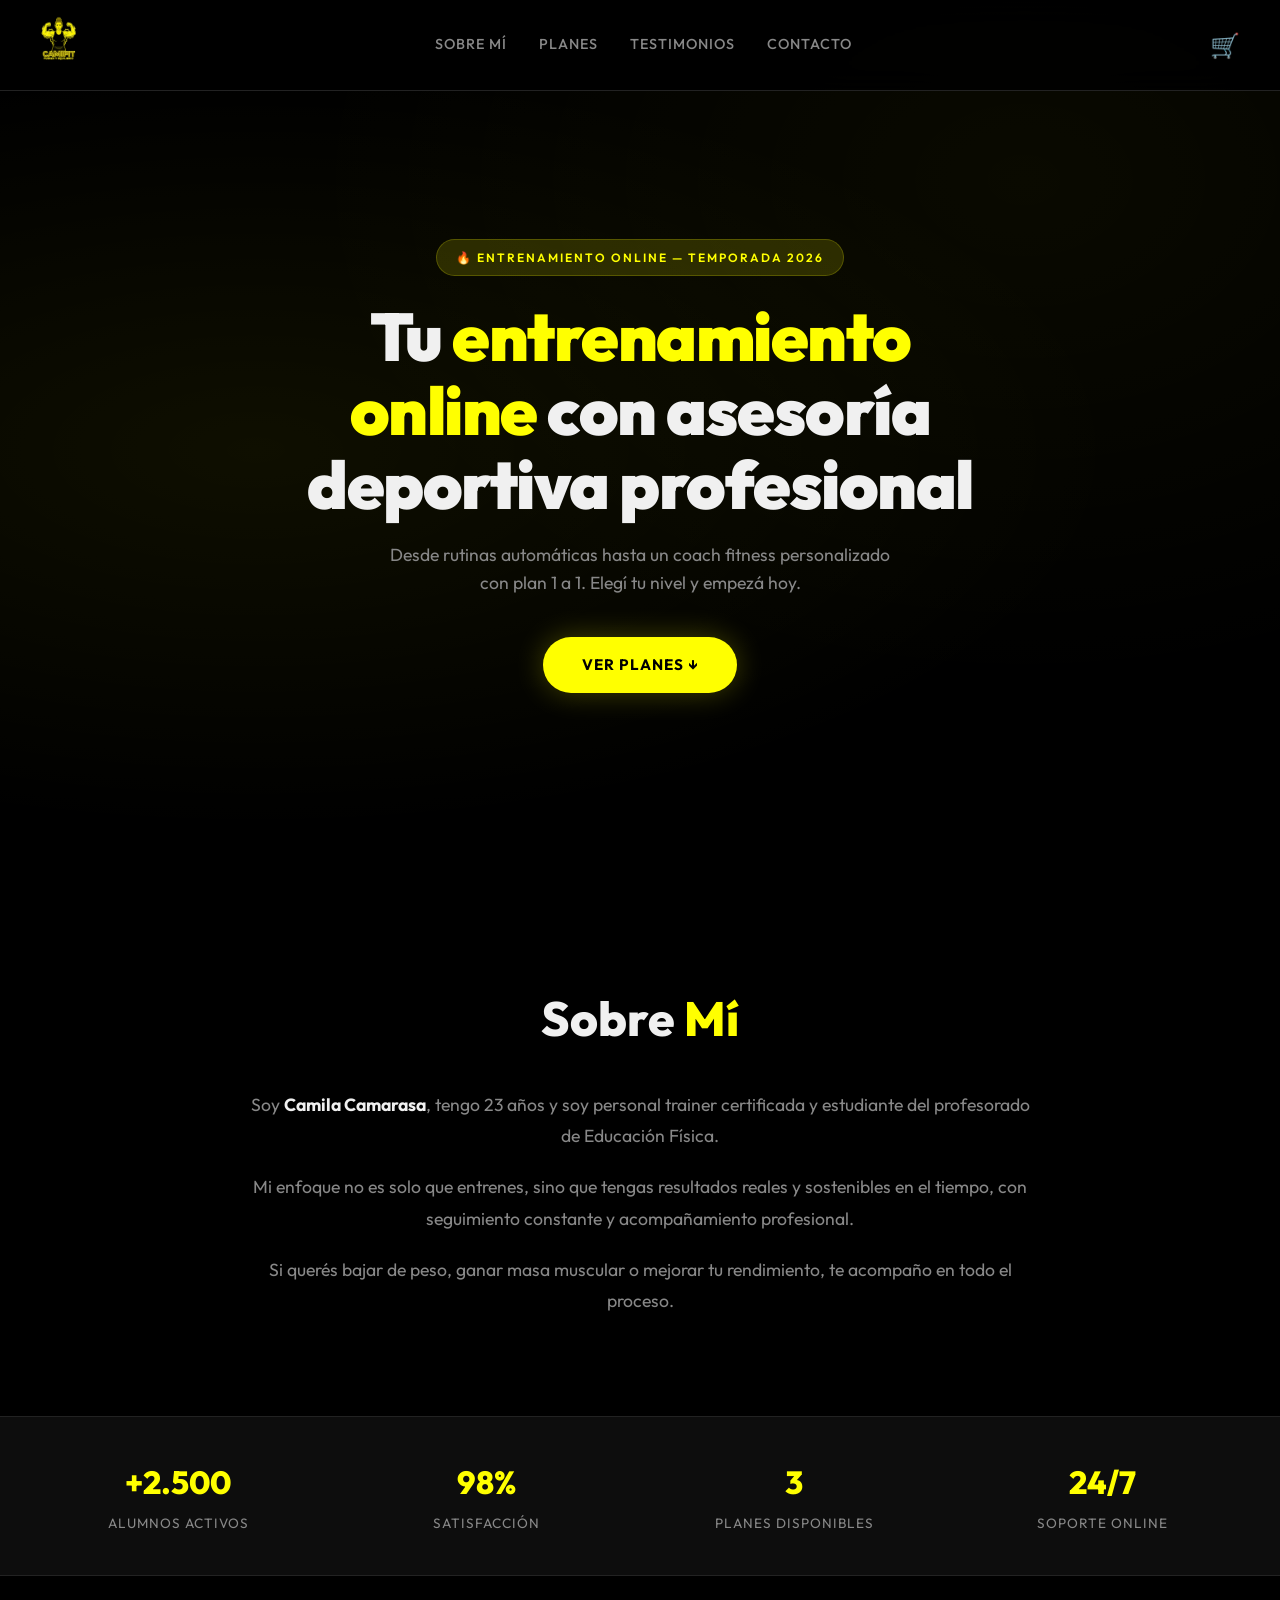
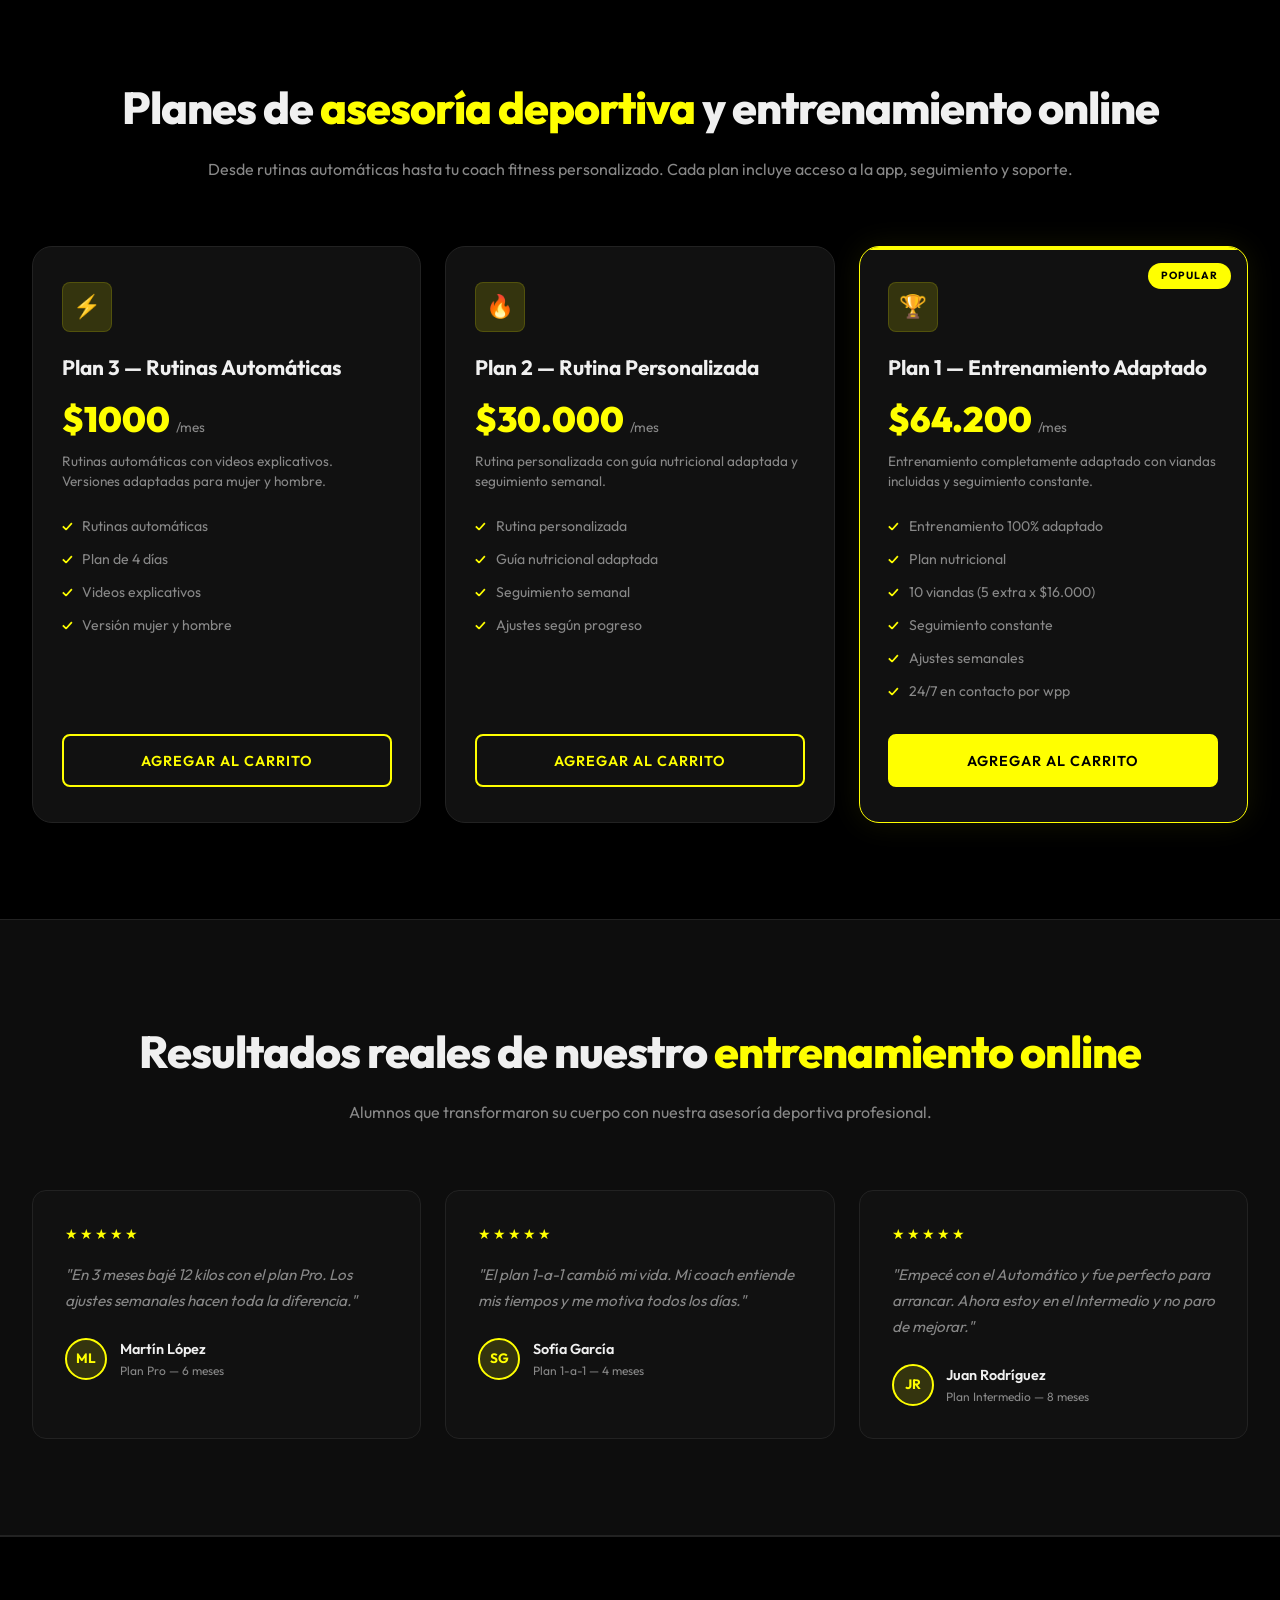
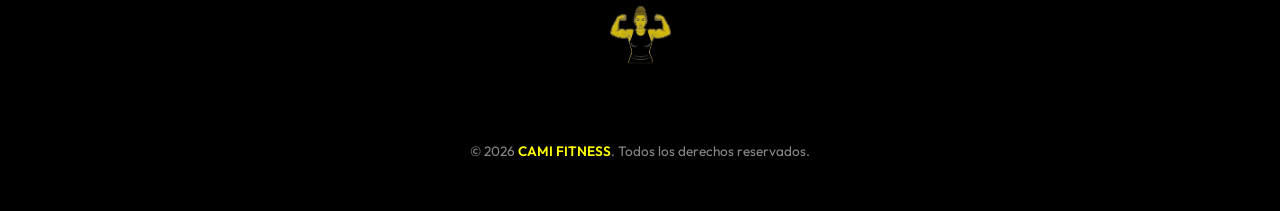
==== commit 07f5d5d8: "feat: update 'Plan 3' price from $10 to $1000 in both HTML and JavaScript." ====
--- a/index.html
+++ b/index.html
@@ -116,7 +116,7 @@
       <div class="plan-card animate-on-scroll">
         <div class="plan-card__icon">⚡</div>
         <h3 class="plan-card__name">Plan 3 — Rutinas Automáticas</h3>
-        <div class="plan-card__price">$10 <small>/mes</small></div>
+        <div class="plan-card__price">$1000 <small>/mes</small></div>
         <p class="plan-card__desc">Rutinas automáticas con videos explicativos. Versiones adaptadas para mujer y hombre.</p>
         <ul class="plan-card__features">
           <li>Rutinas automáticas</li>
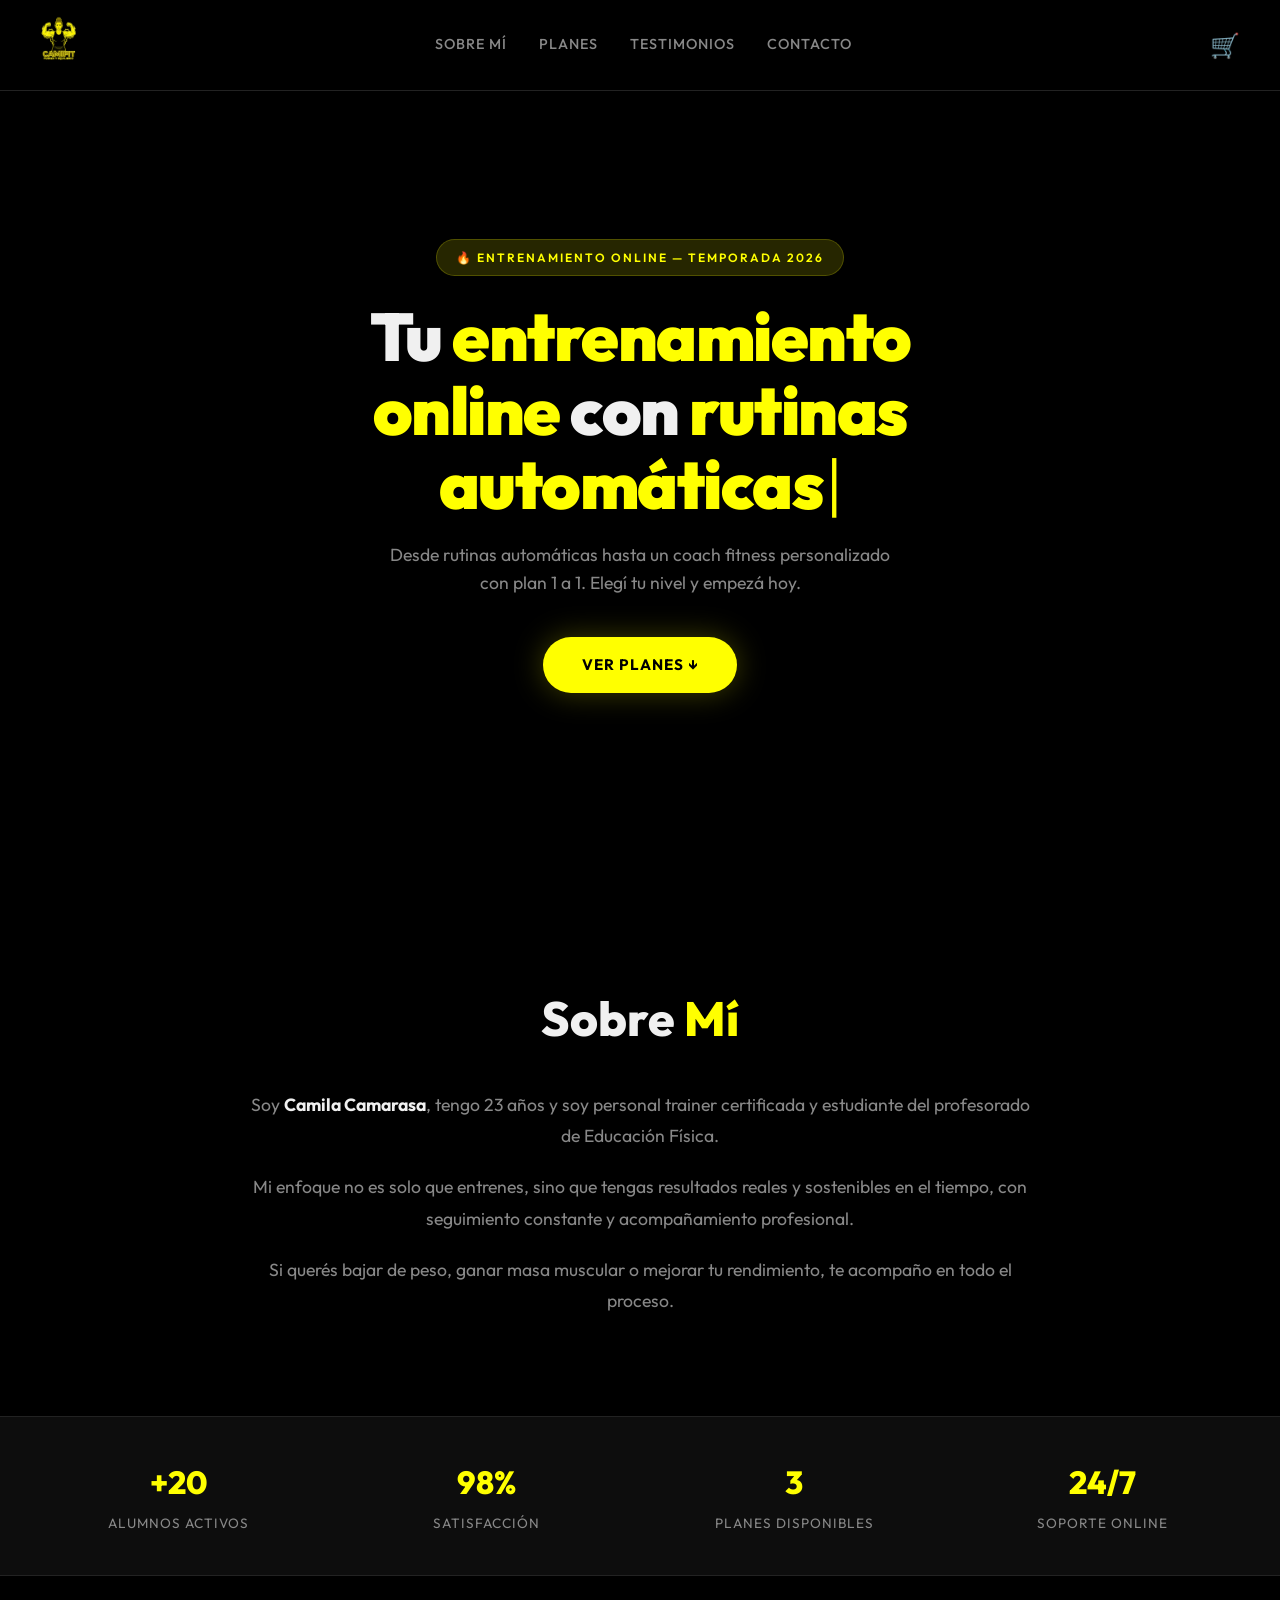
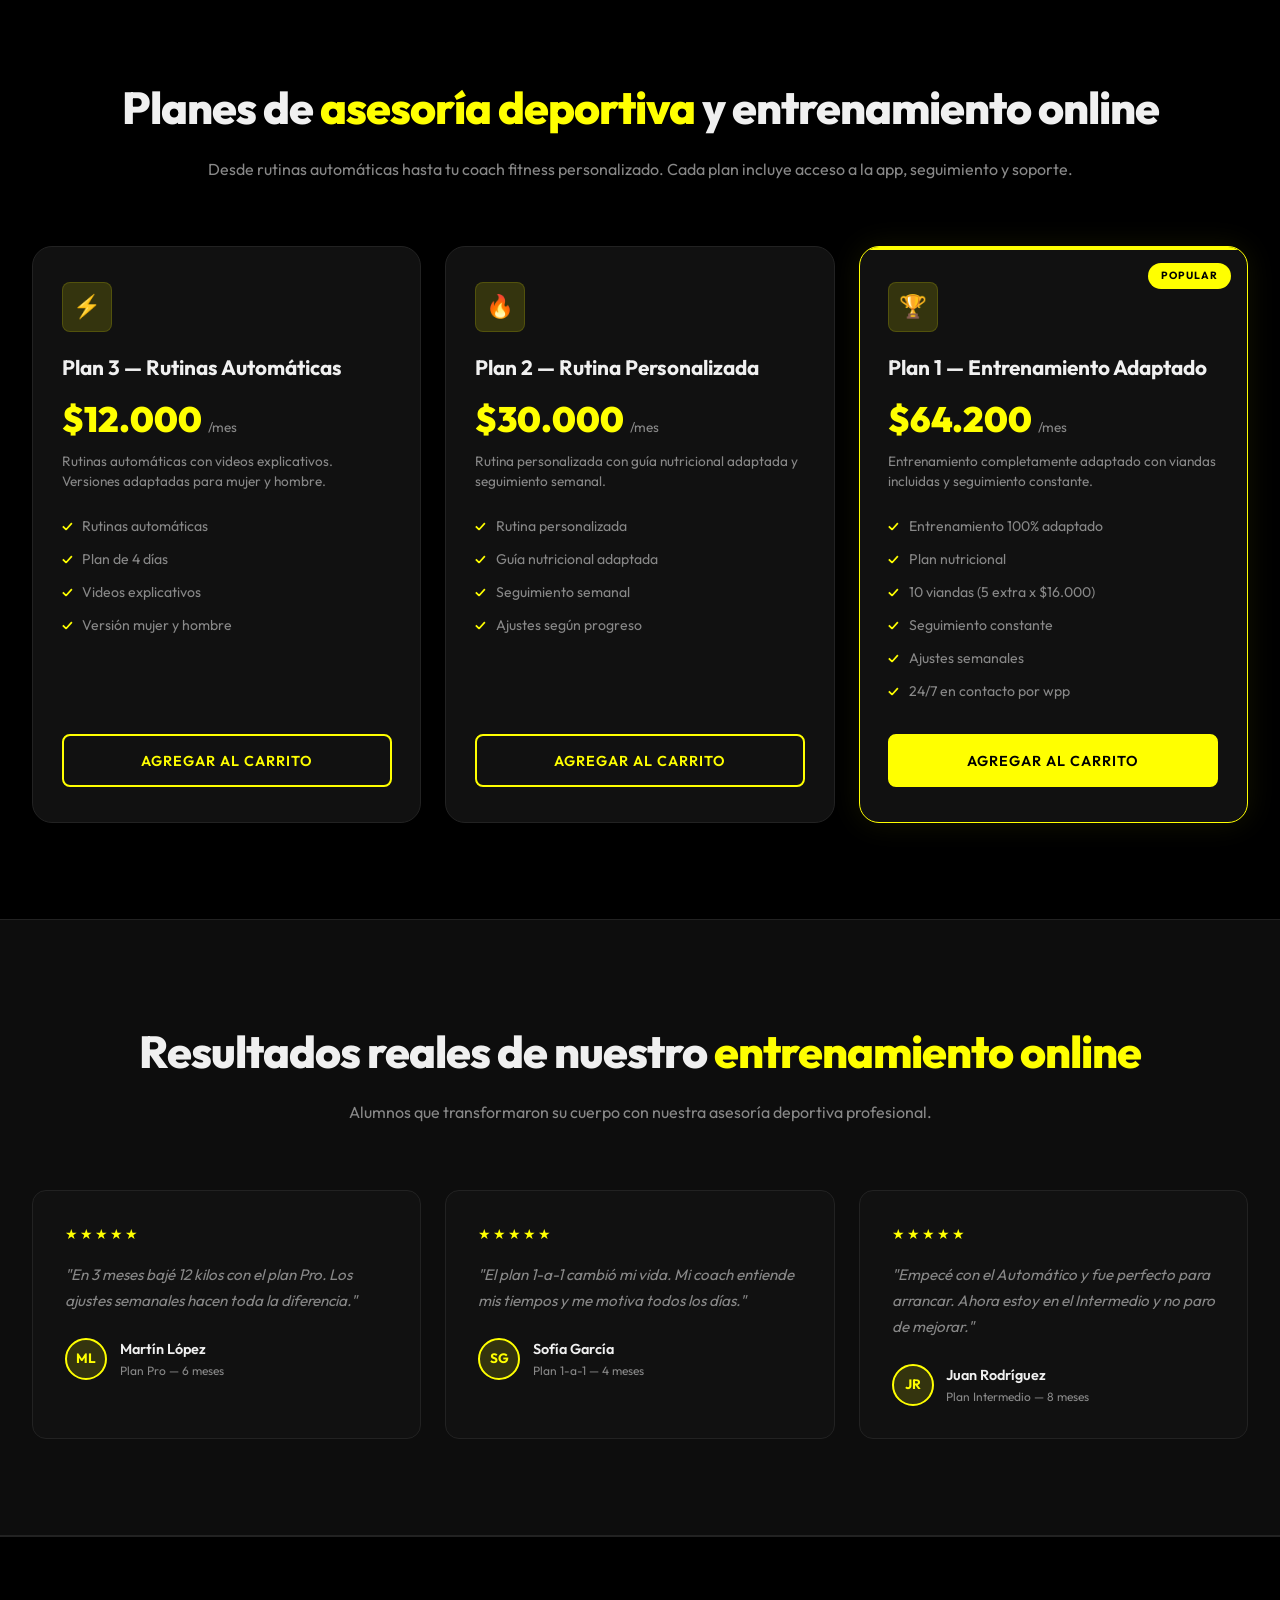
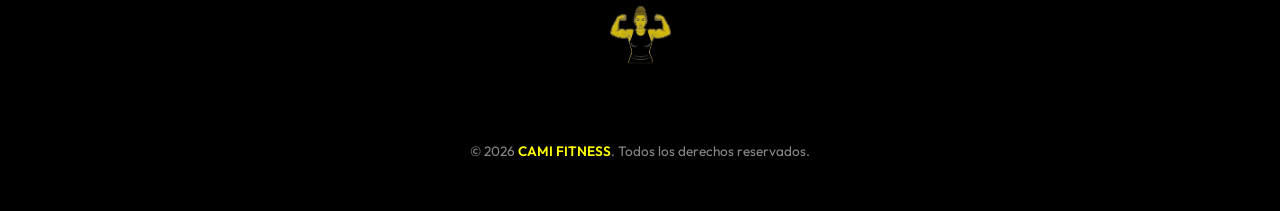
==== commit 1f85e334: "feat: Implement hero typing animation, switch payment processing to WhatsApp transfer, update hero b" ====
--- a/index.html
+++ b/index.html
@@ -22,7 +22,7 @@
     "@type": "SportsActivityLocation",
     "name": "CAMI FITNESS",
     "description": "Plataforma de entrenamiento online con asesoría deportiva, rutinas automáticas y coach fitness personalizado.",
-    "url": "https://camifitness.com",
+    "url": "https://camifit.com.ar",
     "hasOfferCatalog": {
       "@type": "OfferCatalog",
       "name": "Planes de Entrenamiento Online",
@@ -63,7 +63,7 @@
   <section class="hero" id="hero">
     <div class="hero__content">
       <span class="hero__badge">🔥 Entrenamiento online — Temporada 2026</span>
-      <h1 class="hero__title">Tu <span class="highlight">entrenamiento online</span> con asesoría deportiva profesional</h1>
+      <h1 class="hero__title">Tu <span class="highlight">entrenamiento online</span> con <span id="typing-text" class="typing-text"></span><span class="typing-cursor">|</span></h1>
       <p class="hero__subtitle">Desde rutinas automáticas hasta un coach fitness personalizado con plan 1 a 1. Elegí tu nivel y empezá hoy.</p>
       <a href="#planes" class="hero__cta">Ver planes ↓</a>
     </div>
@@ -85,7 +85,7 @@
   <section class="stats">
     <div class="stats__inner">
       <div class="stats__item animate-on-scroll">
-        <h3>+2.500</h3>
+        <h3>+20</h3>
         <p>Alumnos activos</p>
       </div>
       <div class="stats__item animate-on-scroll">
@@ -116,7 +116,7 @@
       <div class="plan-card animate-on-scroll">
         <div class="plan-card__icon">⚡</div>
         <h3 class="plan-card__name">Plan 3 — Rutinas Automáticas</h3>
-        <div class="plan-card__price">$1000 <small>/mes</small></div>
+        <div class="plan-card__price">$12.000 <small>/mes</small></div>
         <p class="plan-card__desc">Rutinas automáticas con videos explicativos. Versiones adaptadas para mujer y hombre.</p>
         <ul class="plan-card__features">
           <li>Rutinas automáticas</li>
@@ -241,9 +241,17 @@
     <div class="checkout-modal">
       <div class="checkout-modal__icon">🚀</div>
       <h3 class="checkout-modal__title">Finalizar compra</h3>
-      <p class="checkout-modal__text">Ingresá tus datos para completar el pago de forma segura con Mercado Pago.</p>
+      <p class="checkout-modal__text">Ingresá tus datos para completar el pago por transferencia vía WhatsApp.</p>
 
       <form id="checkout-form" class="checkout-form" autocomplete="on">
+        <div class="checkout-form__field">
+          <label for="checkout-nombre">Nombre *</label>
+          <input type="text" id="checkout-nombre" name="nombre" placeholder="Tu nombre" required autocomplete="given-name">
+        </div>
+        <div class="checkout-form__field">
+          <label for="checkout-apellido">Apellido *</label>
+          <input type="text" id="checkout-apellido" name="apellido" placeholder="Tu apellido" required autocomplete="family-name">
+        </div>
         <div class="checkout-form__field">
           <label for="checkout-email">Email *</label>
           <input type="email" id="checkout-email" name="email" placeholder="tu@email.com" required autocomplete="email">
@@ -265,7 +273,7 @@
         </div>
 
         <p class="checkout-form__error" id="checkout-error" role="alert"></p>
-        <button type="submit" class="checkout-modal__pay-btn" id="pay-btn">Pagar con Mercado Pago</button>
+        <button type="button" class="checkout-modal__wpp-btn" id="wpp-transfer-btn">Pagar por Transferencia (WhatsApp)</button>
       </form>
 
       <button class="checkout-modal__close" id="close-checkout-modal">Cerrar</button>
--- a/style.css
+++ b/style.css
@@ -223,8 +223,10 @@
   padding: 6rem 2rem 4rem;
   position: relative;
   overflow: hidden;
-}
-
+  background: url('img/fondopagina.png') center center / cover no-repeat fixed;
+}
+
+/* Dark overlay for text legibility */
 .hero::before {
   content: '';
   position: absolute;
@@ -232,10 +234,23 @@
   left: 0;
   width: 100%;
   height: 100%;
+  background: rgba(0, 0, 0, 0.38);
+  pointer-events: none;
+  z-index: 0;
+}
+
+/* Subtle vignette for extra depth */
+.hero::after {
+  content: '';
+  position: absolute;
+  top: 0;
+  left: 0;
+  width: 100%;
+  height: 100%;
   background:
-    radial-gradient(ellipse at 20% 50%, rgba(255, 255, 0, 0.06) 0%, transparent 60%),
-    radial-gradient(ellipse at 80% 20%, rgba(255, 255, 0, 0.04) 0%, transparent 50%);
+    radial-gradient(ellipse at center, transparent 50%, rgba(0, 0, 0, 0.45) 100%);
   pointer-events: none;
+  z-index: 0;
 }
 
 .hero__content {
@@ -932,9 +947,11 @@
   background: var(--color-bg-card);
   border: 1px solid var(--color-border);
   border-radius: var(--radius-lg);
-  padding: 3rem 2.5rem;
+  padding: 3rem 2.5rem 2rem;
   max-width: 480px;
   width: 90%;
+  max-height: 90vh;
+  overflow-y: auto;
   text-align: center;
   transform: scale(0.9);
   transition: transform 0.4s cubic-bezier(0.4, 0, 0.2, 1);
@@ -982,7 +999,9 @@
   letter-spacing: 0.5px;
 }
 
-.checkout-form__field input[type="email"] {
+.checkout-form__field input[type="email"],
+.checkout-form__field input[type="text"],
+.checkout-form__field input[type="tel"] {
   width: 100%;
   padding: 0.9rem 1rem;
   background: var(--color-bg);
@@ -994,7 +1013,9 @@
   transition: var(--transition);
 }
 
-.checkout-form__field input[type="email"]:focus {
+.checkout-form__field input[type="email"]:focus,
+.checkout-form__field input[type="text"]:focus,
+.checkout-form__field input[type="tel"]:focus {
   outline: none;
   border-color: var(--color-primary);
   box-shadow: 0 0 12px rgba(255, 255, 0, 0.15);
@@ -1069,6 +1090,50 @@
   cursor: wait;
   transform: none;
   box-shadow: none;
+}
+
+/* Separator - "o también" */
+.checkout-separator {
+  display: flex;
+  align-items: center;
+  gap: 1rem;
+  margin: 1.2rem 0;
+  color: var(--color-text-muted);
+  font-size: 0.8rem;
+  text-transform: uppercase;
+  letter-spacing: 1px;
+}
+
+.checkout-separator::before,
+.checkout-separator::after {
+  content: '';
+  flex: 1;
+  height: 1px;
+  background: var(--color-border);
+}
+
+/* WhatsApp Transfer Button */
+.checkout-modal__wpp-btn {
+  width: 100%;
+  padding: 1rem;
+  background: #00e676;
+  color: #0a0a0a;
+  font-family: var(--font);
+  font-weight: 700;
+  font-size: 0.95rem;
+  text-transform: uppercase;
+  letter-spacing: 1px;
+  border: none;
+  border-radius: var(--radius-sm);
+  cursor: pointer;
+  transition: var(--transition);
+  box-shadow: 0 0 20px rgba(0, 230, 118, 0.2);
+}
+
+.checkout-modal__wpp-btn:hover {
+  box-shadow: 0 0 40px rgba(0, 230, 118, 0.4);
+  transform: translateY(-2px);
+  background: #00c853;
 }
 
 .checkout-modal__close {
@@ -1463,3 +1528,158 @@
     grid-template-columns: repeat(3, 1fr);
   }
 }
+
+/* ---------- Mobile: parallax fallback & layout ---------- */
+@media (max-width: 768px) {
+  .hero {
+    background-attachment: scroll;          /* iOS doesn't support fixed */
+    min-height: 100svh;                     /* safer viewport unit */
+  }
+
+  .navbar__links { display: none; }
+  .navbar__hamburger { display: flex; }
+
+  .stats__inner {
+    grid-template-columns: 1fr 1fr;
+  }
+
+  .plans__grid {
+    grid-template-columns: 1fr;
+  }
+
+  .testimonials__grid {
+    grid-template-columns: 1fr;
+  }
+}
+
+/* ============================================
+   ANIMATION SYSTEM
+   ============================================ */
+
+/* ---------- Keyframes ---------- */
+@keyframes fadeInUp {
+  from { opacity: 0; transform: translateY(30px); }
+  to   { opacity: 1; transform: translateY(0); }
+}
+
+@keyframes fadeInDown {
+  from { opacity: 0; transform: translateY(-20px); }
+  to   { opacity: 1; transform: translateY(0); }
+}
+
+@keyframes pulse {
+  0%, 100% { transform: scale(1); }
+  50%      { transform: scale(1.05); }
+}
+
+@keyframes slideInRight {
+  from { opacity: 0; transform: translateX(30px); }
+  to   { opacity: 1; transform: translateX(0); }
+}
+
+/* ---------- Typing cursor ---------- */
+.typing-text {
+  color: var(--color-primary);
+  font-weight: 900;
+}
+
+.typing-cursor {
+  display: inline-block;
+  color: var(--color-primary);
+  font-weight: 300;
+  animation: blink 0.7s step-end infinite;
+  margin-left: 2px;
+}
+
+@keyframes blink {
+  0%, 100% { opacity: 1; }
+  50%      { opacity: 0; }
+}
+
+/* ---------- Hero badge float ---------- */
+.hero__badge {
+  animation: badgeFloat 3s ease-in-out infinite;
+}
+
+@keyframes badgeFloat {
+  0%, 100% { transform: translateY(0); }
+  50%      { transform: translateY(-8px); }
+}
+
+/* ---------- Scroll reveal (cascade) ---------- */
+.animate-on-scroll {
+  opacity: 0;
+  transform: translateY(40px);
+  transition: opacity 0.6s cubic-bezier(0.4, 0, 0.2, 1),
+              transform 0.6s cubic-bezier(0.4, 0, 0.2, 1);
+}
+
+.animate-on-scroll.visible {
+  opacity: 1;
+  transform: translateY(0);
+}
+
+/* Staggered delays for plan cards */
+.plans__grid .plan-card:nth-child(1) { transition-delay: 0s; }
+.plans__grid .plan-card:nth-child(2) { transition-delay: 0.15s; }
+.plans__grid .plan-card:nth-child(3) { transition-delay: 0.3s; }
+
+/* ---------- WhatsApp button glow sweep ---------- */
+.checkout-modal__wpp-btn {
+  position: relative;
+  overflow: hidden;
+}
+
+.checkout-modal__wpp-btn::after {
+  content: '';
+  position: absolute;
+  top: 0;
+  left: -100%;
+  width: 60%;
+  height: 100%;
+  background: linear-gradient(
+    90deg,
+    transparent,
+    rgba(255, 255, 255, 0.35),
+    transparent
+  );
+  animation: glowSweep 3s ease-in-out infinite;
+}
+
+@keyframes glowSweep {
+  0%, 100% { left: -100%; }
+  50%      { left: 120%; }
+}
+
+/* ============================================
+   ACCESSIBILITY: Reduced Motion
+   ============================================ */
+@media (prefers-reduced-motion: reduce) {
+  *,
+  *::before,
+  *::after {
+    animation-duration: 0.01ms !important;
+    animation-iteration-count: 1 !important;
+    transition-duration: 0.01ms !important;
+    scroll-behavior: auto !important;
+  }
+
+  .animate-on-scroll {
+    opacity: 1;
+    transform: none;
+  }
+
+  .typing-cursor {
+    animation: none;
+    opacity: 1;
+  }
+
+  .hero__badge {
+    animation: none;
+  }
+
+  .checkout-modal__wpp-btn::after {
+    animation: none;
+    display: none;
+  }
+}
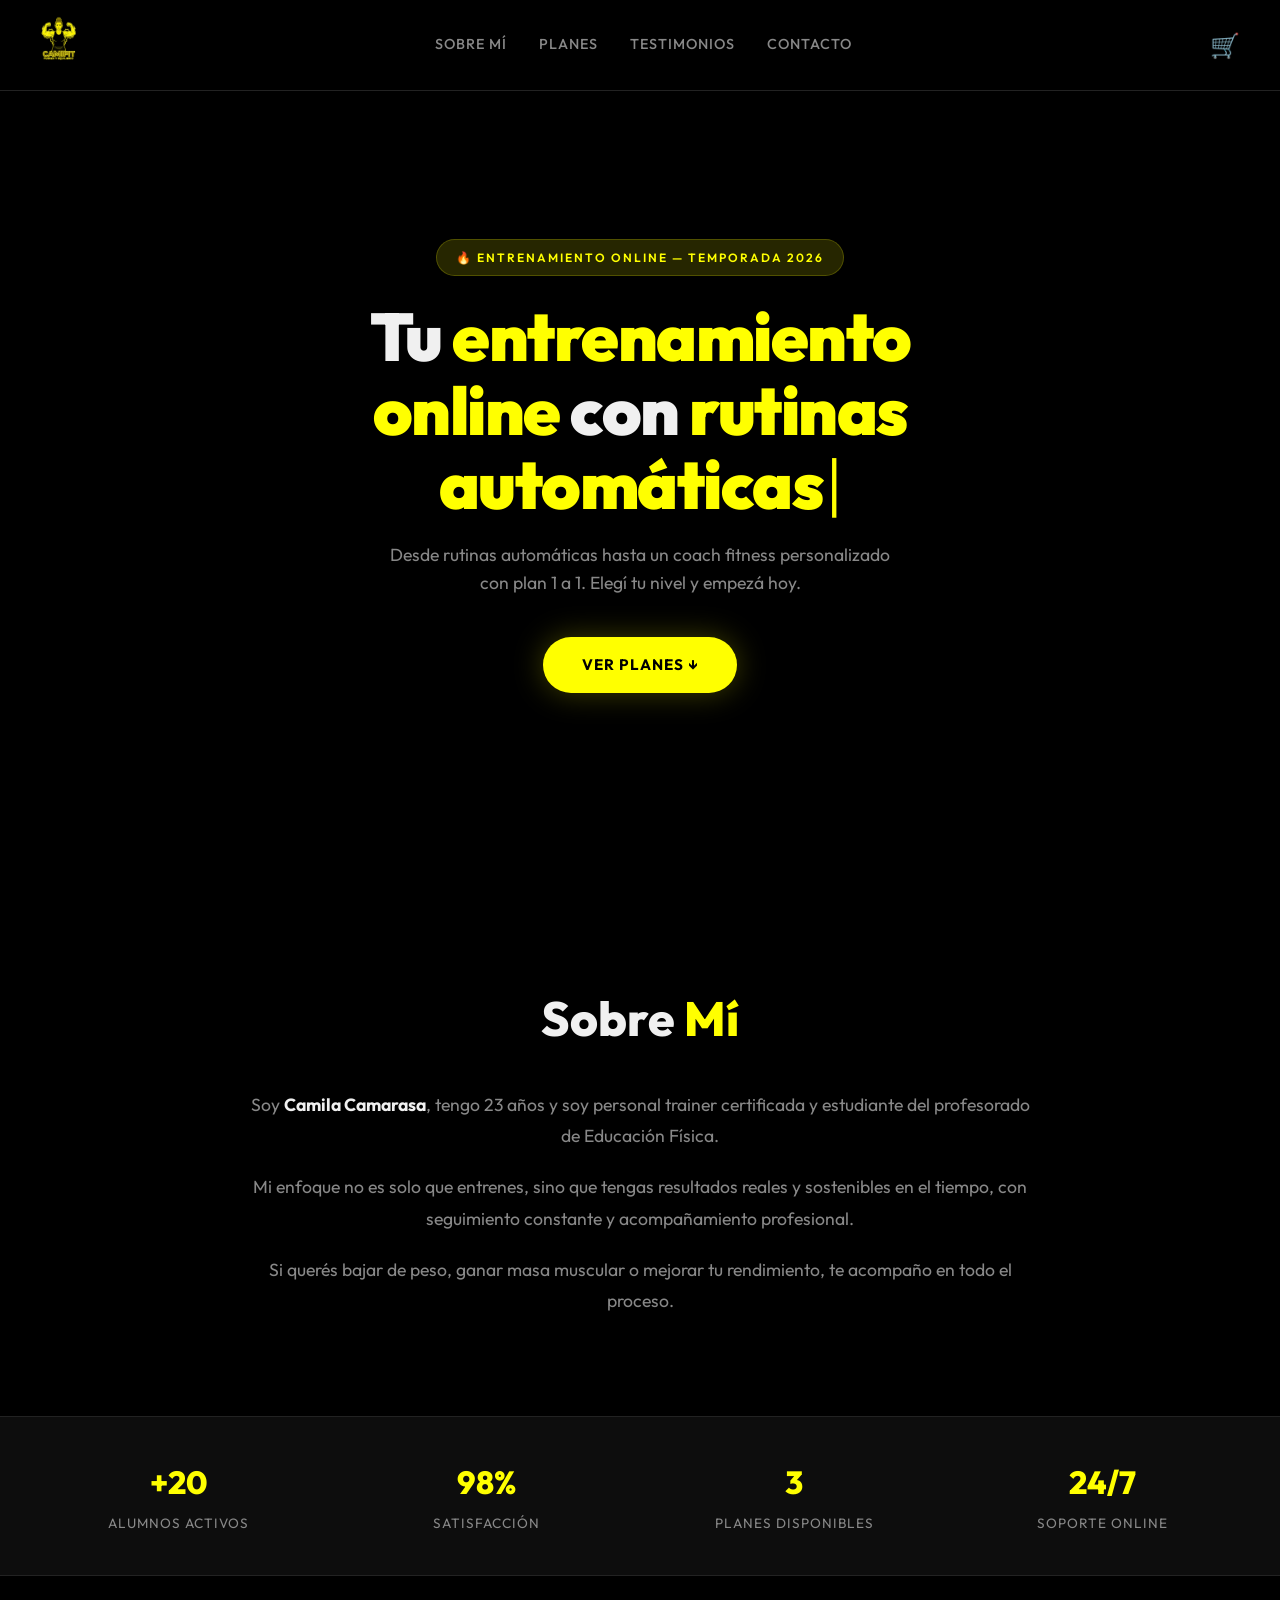
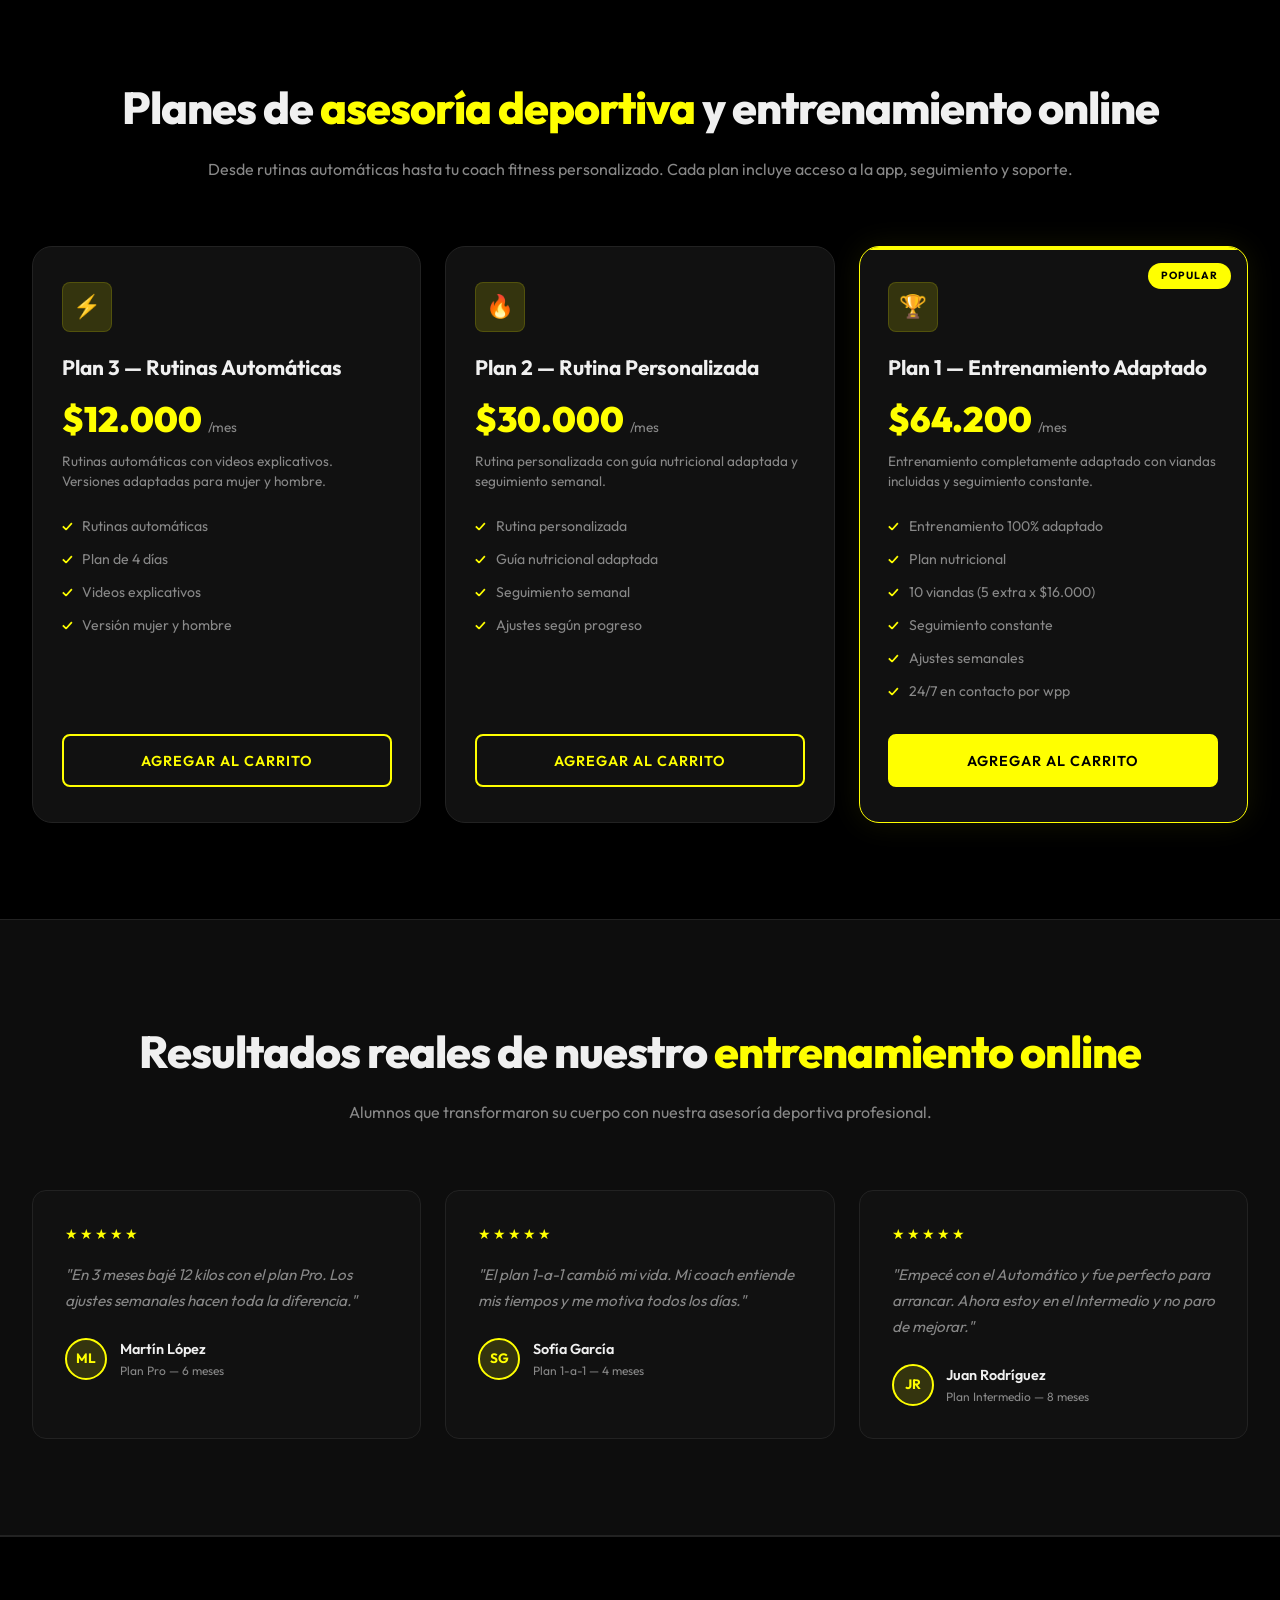
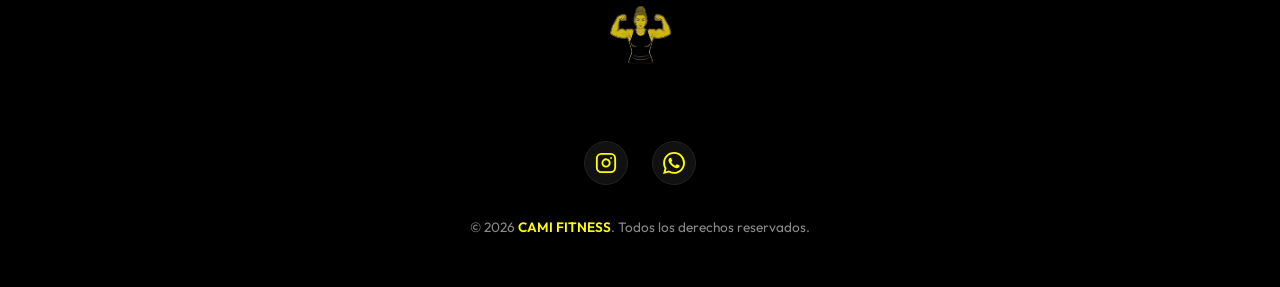
==== commit 125cc498: "feat: Add social media links to the footer and apply styling for them." ====
--- a/index.html
+++ b/index.html
@@ -209,6 +209,16 @@
   <!-- ========== FOOTER ========== -->
   <footer class="footer" id="contacto">
     <img src="img/logo.png" alt="Cami Fitness" style="height: 140px; margin: 0 auto 1rem auto; opacity: 0.9;">
+
+    <div class="footer__links">
+      <a href="https://instagram.com/camicamarasa_" target="_blank" rel="noopener" class="footer__link" aria-label="Instagram">
+        <svg width="22" height="22" viewBox="0 0 24 24" fill="none" stroke="currentColor" stroke-width="2" stroke-linecap="round" stroke-linejoin="round"><rect x="2" y="2" width="20" height="20" rx="5"/><path d="M16 11.37A4 4 0 1 1 12.63 8 4 4 0 0 1 16 11.37z"/><line x1="17.5" y1="6.5" x2="17.51" y2="6.5"/></svg>
+      </a>
+      <a href="https://wa.me/5491126634792" target="_blank" rel="noopener" class="footer__link" aria-label="WhatsApp">
+        <svg width="22" height="22" viewBox="0 0 24 24" fill="currentColor"><path d="M17.472 14.382c-.297-.149-1.758-.867-2.03-.967-.273-.099-.471-.148-.67.15-.197.297-.767.966-.94 1.164-.173.199-.347.223-.644.075-.297-.15-1.255-.463-2.39-1.475-.883-.788-1.48-1.761-1.653-2.059-.173-.297-.018-.458.13-.606.134-.133.298-.347.446-.52.149-.174.198-.298.298-.497.099-.198.05-.371-.025-.52-.075-.149-.669-1.612-.916-2.207-.242-.579-.487-.5-.669-.51-.173-.008-.371-.01-.57-.01-.198 0-.52.074-.792.372-.272.297-1.04 1.016-1.04 2.479 0 1.462 1.065 2.875 1.213 3.074.149.198 2.096 3.2 5.077 4.487.709.306 1.262.489 1.694.625.712.227 1.36.195 1.871.118.571-.085 1.758-.719 2.006-1.413.248-.694.248-1.289.173-1.413-.074-.124-.272-.198-.57-.347m-5.421 7.403h-.004a9.87 9.87 0 01-5.031-1.378l-.361-.214-3.741.982.998-3.648-.235-.374a9.86 9.86 0 01-1.51-5.26c.001-5.45 4.436-9.884 9.888-9.884 2.64 0 5.122 1.03 6.988 2.898a9.825 9.825 0 012.893 6.994c-.003 5.45-4.437 9.884-9.885 9.884m8.413-18.297A11.815 11.815 0 0012.05 0C5.495 0 .16 5.335.157 11.892c0 2.096.547 4.142 1.588 5.945L.057 24l6.305-1.654a11.882 11.882 0 005.683 1.448h.005c6.554 0 11.89-5.335 11.893-11.893a11.821 11.821 0 00-3.48-8.413z"/></svg>
+      </a>
+    </div>
+
     <p>&copy; 2026 <a href="#">CAMI FITNESS</a>. Todos los derechos reservados.</p>
   </footer>
 
--- a/style.css
+++ b/style.css
@@ -668,6 +668,38 @@
   font-weight: 600;
 }
 
+.footer__links {
+  display: flex;
+  justify-content: center;
+  gap: 1.5rem;
+  margin-bottom: 2rem;
+}
+
+.footer__link {
+  display: flex;
+  align-items: center;
+  justify-content: center;
+  width: 44px;
+  height: 44px;
+  border-radius: 50%;
+  background: var(--color-bg-card);
+  border: 1px solid var(--color-border);
+  color: var(--color-text-muted);
+  transition: var(--transition);
+}
+
+.footer__link:hover {
+  color: var(--color-primary);
+  border-color: var(--color-primary);
+  transform: translateY(-3px);
+  box-shadow: 0 0 15px rgba(255, 255, 0, 0.15);
+}
+
+.footer__link svg {
+  width: 22px;
+  height: 22px;
+}
+
 /* ---------- Cart Sidebar (Overlay) ---------- */
 .cart-overlay {
   position: fixed;
